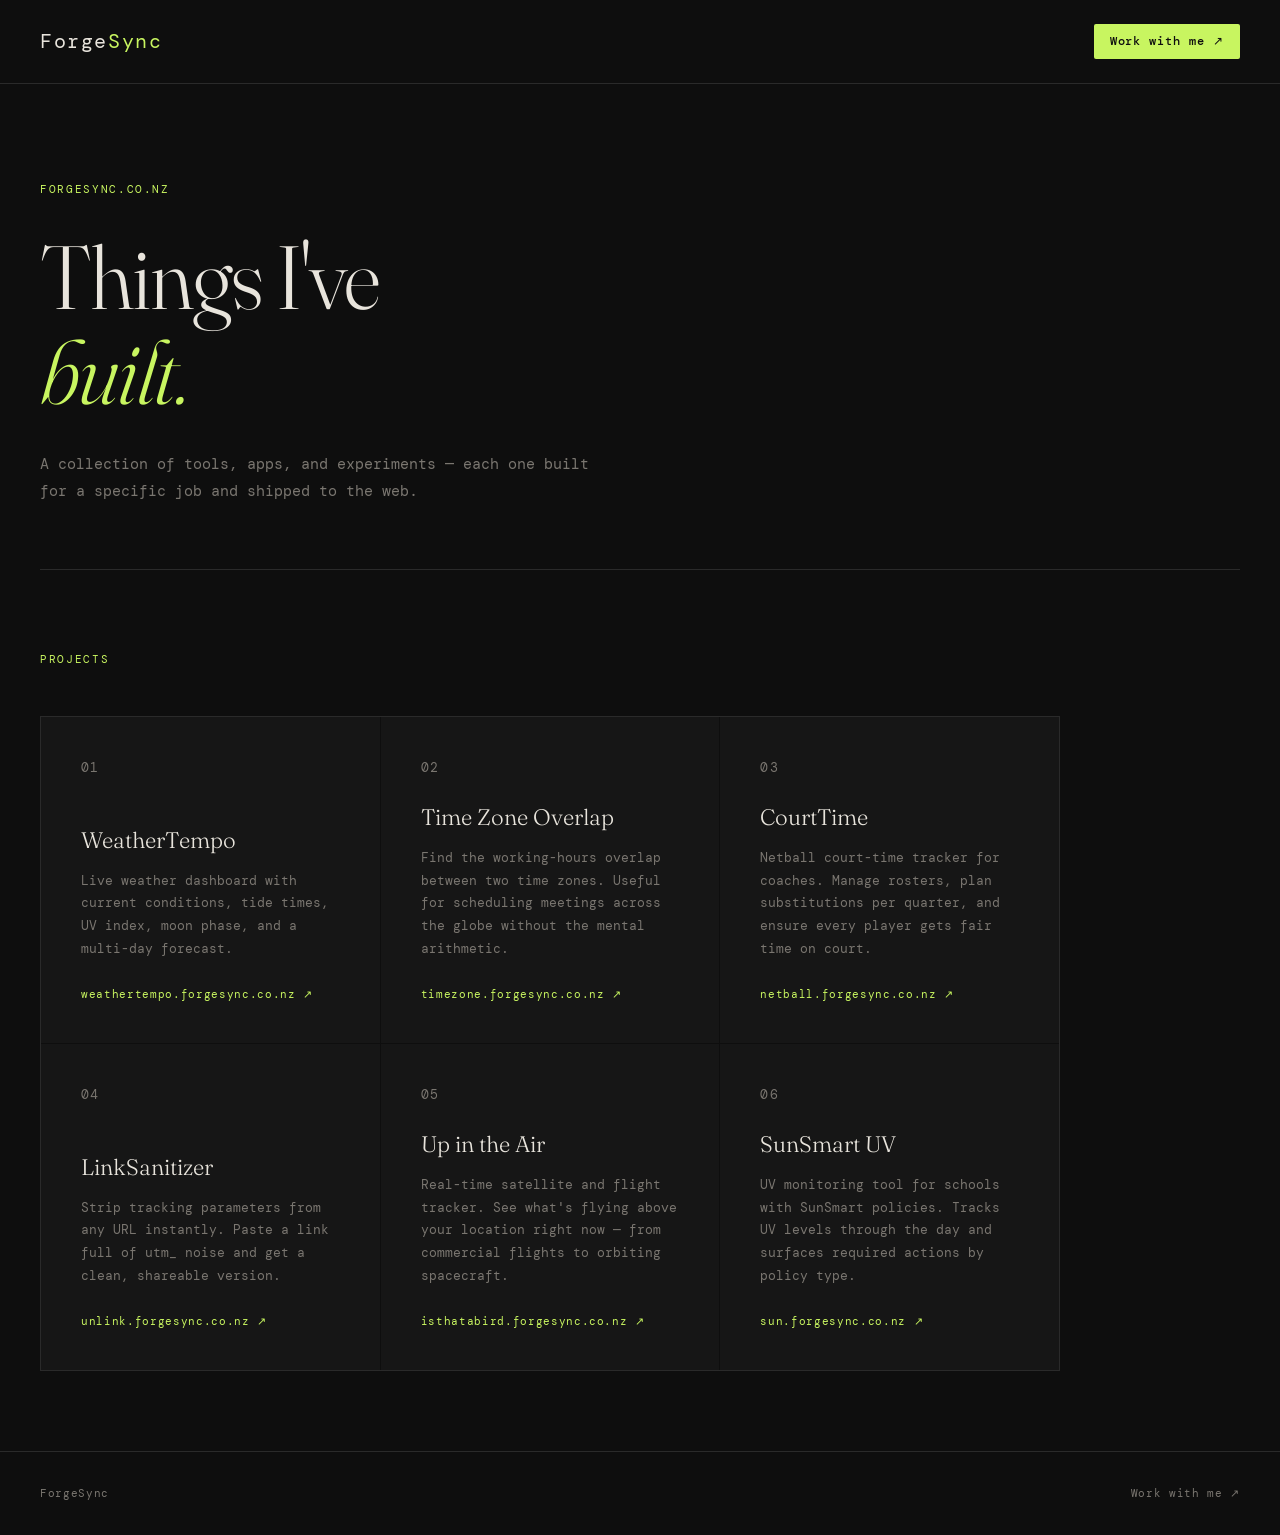
==== index.html @ b56ed973 "formating" ====
<!DOCTYPE html>
<html lang="en">
<head>
  <meta charset="UTF-8" />
  <meta name="viewport" content="width=device-width, initial-scale=1.0" />
  <title>Projects — ForgeSync</title>
  <meta name="description" content="A collection of tools, apps, and experiments built for the web." />
  <link rel="preconnect" href="https://fonts.googleapis.com" />
  <link rel="preconnect" href="https://fonts.gstatic.com" crossorigin />
  <link href="https://fonts.googleapis.com/css2?family=DM+Mono:ital,wght@0,300;0,400;0,500;1,400&family=Fraunces:ital,opsz,wght@0,9..144,300;0,9..144,700;1,9..144,300&display=swap" rel="stylesheet" />
  <style>
    *, *::before, *::after { box-sizing: border-box; margin: 0; padding: 0; }

    :root {
      --bg:         #0e0e0e;
      --surface:    #161616;
      --border:     #2a2a2a;
      --text:       #e8e4dc;
      --muted:      #7a7670;
      --accent:     #c8f560;
      --accent-dim: #9bba3f;
      --mono:       'DM Mono', monospace;
      --serif:      'Fraunces', serif;
    }

    html { scroll-behavior: smooth; }

    body {
      background: var(--bg);
      color: var(--text);
      font-family: var(--mono);
      font-size: 14px;
      line-height: 1.7;
      min-height: 100vh;
    }

    /* NAV */
    nav {
      display: flex;
      justify-content: space-between;
      align-items: center;
      padding: 1.5rem 2.5rem;
      border-bottom: 1px solid var(--border);
      position: sticky;
      top: 0;
      background: var(--bg);
      z-index: 100;
    }
    .nav-logo {
      font-family: var(--mono);
      font-size: 20px;
      letter-spacing: 0.08em;
      color: var(--text);
      text-decoration: none;
    }
    .nav-logo span { color: var(--accent); }
    nav a {
      color: var(--muted);
      text-decoration: none;
      font-size: 12px;
      letter-spacing: 0.06em;
      transition: color 0.2s;
    }
    nav a:hover { color: var(--text); }
    .nav-cta {
      color: var(--bg);
      background: var(--accent);
      padding: 0.45rem 1rem;
      border-radius: 2px;
      font-size: 12px;
      letter-spacing: 0.08em;
      font-weight: 500;
      transition: background 0.2s, color 0.2s;
    }
    .nav-cta:hover { background: var(--accent-dim); color: var(--bg); }

    /* HERO */
    .hero {
      padding: 6rem 2.5rem 4rem;
      max-width: 900px;
    }
    .hero-label {
      font-size: 11px;
      letter-spacing: 0.15em;
      color: var(--accent);
      text-transform: uppercase;
      margin-bottom: 2rem;
    }
    .hero h1 {
      font-family: var(--serif);
      font-size: clamp(3rem, 7vw, 6rem);
      font-weight: 300;
      line-height: 1.05;
      letter-spacing: -0.02em;
      color: var(--text);
      margin-bottom: 2rem;
    }
    .hero h1 em {
      font-style: italic;
      color: var(--accent);
    }
    .hero-body {
      font-size: 15px;
      color: var(--muted);
      max-width: 560px;
      line-height: 1.8;
    }

    /* DIVIDER */
    .divider {
      border: none;
      border-top: 1px solid var(--border);
      margin: 0 2.5rem;
    }

    /* PROJECTS SECTION */
    .section {
      padding: 5rem 2.5rem;
      max-width: 1100px;
    }
    .section-label {
      font-size: 11px;
      letter-spacing: 0.15em;
      color: var(--accent);
      text-transform: uppercase;
      margin-bottom: 3rem;
    }

    /* BORDER GRID */
    .projects-grid {
      display: grid;
      grid-template-columns: repeat(auto-fill, minmax(280px, 1fr));
      gap: 1px;
      border: 1px solid var(--border);
    }
    .project-card {
      padding: 2.5rem;
      background: var(--surface);
      transition: background 0.2s;
      display: flex;
      flex-direction: column;
    }
    .project-card:hover { background: #1c1c1c; }
    .project-num {
      font-size: 11px;
      color: var(--muted);
      letter-spacing: 0.1em;
      margin-bottom: 1.5rem;
    }
    .project-card h3 {
      font-family: var(--serif);
      font-weight: 300;
      font-size: 1.4rem;
      line-height: 1.2;
      margin-bottom: 1rem;
      color: var(--text);
    }
    .project-card p {
      font-size: 13px;
      color: var(--muted);
      line-height: 1.75;
      flex: 1;
    }
    .proof-link {
      display: inline-block;
      margin-top: 1.5rem;
      font-size: 11px;
      color: var(--accent);
      text-decoration: none;
      letter-spacing: 0.06em;
    }
    .proof-link:hover { text-decoration: underline; }

    /* FOOTER */
    footer {
      border-top: 1px solid var(--border);
      padding: 2rem 2.5rem;
      display: flex;
      justify-content: space-between;
      align-items: center;
      font-size: 11px;
      color: var(--muted);
      letter-spacing: 0.06em;
    }
    footer a { color: var(--muted); text-decoration: none; }
    footer a:hover { color: var(--text); }

    /* ANIMATIONS */
    @keyframes fadeUp {
      from { opacity: 0; transform: translateY(24px); }
      to   { opacity: 1; transform: translateY(0); }
    }
    .hero-label { animation: fadeUp 0.5s ease both; }
    .hero h1    { animation: fadeUp 0.6s ease 0.1s both; }
    .hero-body  { animation: fadeUp 0.6s ease 0.2s both; }

    /* RESPONSIVE */
    @media (max-width: 680px) {
      nav { padding: 1.25rem 1.5rem; }
      .hero { padding: 4rem 1.5rem 3rem; }
      .divider { margin: 0 1.5rem; }
      .section { padding: 3.5rem 1.5rem; }
      footer { padding: 1.5rem; }
    }
  </style>
</head>
<body>

  <nav>
    <a class="nav-logo" href="https://forgesync.co.nz">Forge<span>Sync</span></a>
    <a class="nav-cta" href="./work-with-me.html">Work with me ↗</a>
  </nav>

  <section class="hero">
    <p class="hero-label">forgesync.co.nz</p>
    <h1>Things I've<br><em>built.</em></h1>
    <p class="hero-body">
      A collection of tools, apps, and experiments — each one built for a specific job and shipped to the web.
    </p>
  </section>

  <hr class="divider" />

  <section class="section">
    <p class="section-label">Projects</p>
    <div class="projects-grid">

      <div class="project-card">
        <p class="project-num">01</p>
        <h3>WeatherTempo</h3>
        <p>Live weather dashboard with current conditions, tide times, UV index, moon phase, and a multi-day forecast.</p>
        <a class="proof-link" href="https://weathertempo.forgesync.co.nz/" target="_blank" rel="noopener noreferrer">weathertempo.forgesync.co.nz ↗</a>
      </div>

      <div class="project-card">
        <p class="project-num">02</p>
        <h3>Time Zone Overlap</h3>
        <p>Find the working-hours overlap between two time zones. Useful for scheduling meetings across the globe without the mental arithmetic.</p>
        <a class="proof-link" href="https://timezone.forgesync.co.nz/" target="_blank" rel="noopener noreferrer">timezone.forgesync.co.nz ↗</a>
      </div>

      <div class="project-card">
        <p class="project-num">03</p>
        <h3>CourtTime</h3>
        <p>Netball court-time tracker for coaches. Manage rosters, plan substitutions per quarter, and ensure every player gets fair time on court.</p>
        <a class="proof-link" href="https://netball.forgesync.co.nz/" target="_blank" rel="noopener noreferrer">netball.forgesync.co.nz ↗</a>
      </div>

      <div class="project-card">
        <p class="project-num">04</p>
        <h3>LinkSanitizer</h3>
        <p>Strip tracking parameters from any URL instantly. Paste a link full of utm_ noise and get a clean, shareable version.</p>
        <a class="proof-link" href="https://unlink.forgesync.co.nz/" target="_blank" rel="noopener noreferrer">unlink.forgesync.co.nz ↗</a>
      </div>

      <div class="project-card">
        <p class="project-num">05</p>
        <h3>Up in the Air</h3>
        <p>Real-time satellite and flight tracker. See what's flying above your location right now — from commercial flights to orbiting spacecraft.</p>
        <a class="proof-link" href="https://isthatabird.forgesync.co.nz/" target="_blank" rel="noopener noreferrer">isthatabird.forgesync.co.nz ↗</a>
      </div>

      <div class="project-card">
        <p class="project-num">06</p>
        <h3>SunSmart UV</h3>
        <p>UV monitoring tool for schools with SunSmart policies. Tracks UV levels through the day and surfaces required actions by policy type.</p>
        <a class="proof-link" href="https://sun.forgesync.co.nz/" target="_blank" rel="noopener noreferrer">sun.forgesync.co.nz ↗</a>
      </div>

    </div>
  </section>

  <footer>
    <span>ForgeSync</span>
    <a href="./work-with-me.html">Work with me ↗</a>
  </footer>

</body>
</html>
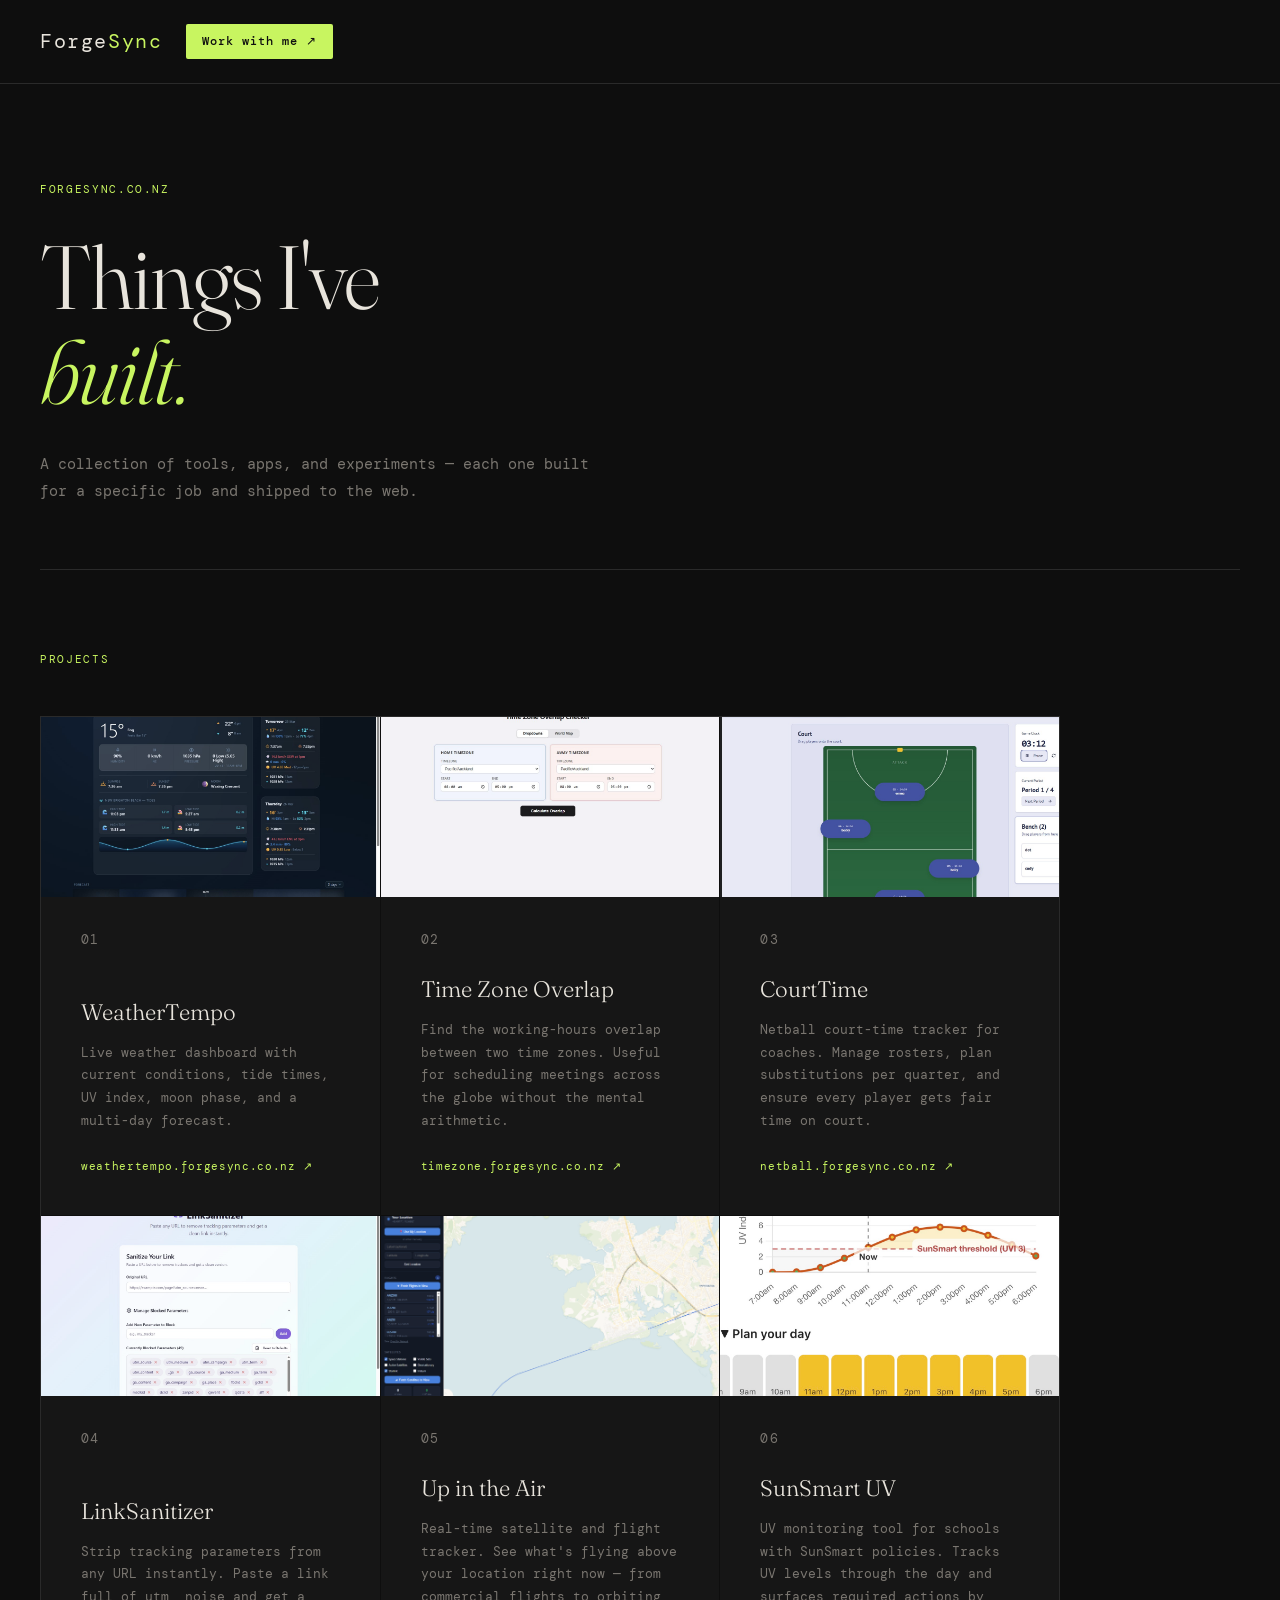
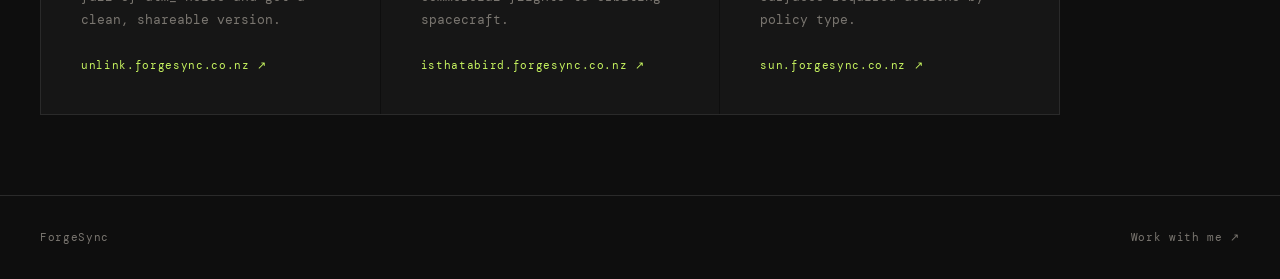
==== commit e8629b83: "thumbs" ====
--- a/index.html
+++ b/index.html
@@ -37,7 +37,6 @@
     /* NAV */
     nav {
       display: flex;
-      justify-content: space-between;
       align-items: center;
       padding: 1.5rem 2.5rem;
       border-bottom: 1px solid var(--border);
@@ -45,6 +44,11 @@
       top: 0;
       background: var(--bg);
       z-index: 100;
+    }
+    .nav-left {
+      display: flex;
+      align-items: center;
+      gap: 1.5rem;
     }
     .nav-logo {
       font-family: var(--mono);
@@ -170,6 +174,34 @@
       letter-spacing: 0.06em;
     }
     .proof-link:hover { text-decoration: underline; }
+    .project-thumb {
+      width: calc(100% + 5rem);
+      margin: -2.5rem -2.5rem 2rem;
+      height: 180px;
+      overflow: hidden;
+      flex-shrink: 0;
+    }
+    .project-thumb img {
+      width: 100%;
+      height: 100%;
+      object-fit: cover;
+      display: block;
+      filter: saturate(0.8);
+      transition: filter 0.3s;
+    }
+    .project-card:hover .project-thumb img { filter: saturate(1); }
+    .project-thumb-placeholder {
+      width: 100%;
+      height: 100%;
+      background: repeating-linear-gradient(
+        45deg,
+        var(--surface),
+        var(--surface) 8px,
+        var(--border) 8px,
+        var(--border) 9px
+      );
+      opacity: 0.5;
+    }
 
     /* FOOTER */
     footer {
@@ -207,8 +239,10 @@
 <body>
 
   <nav>
-    <a class="nav-logo" href="https://forgesync.co.nz">Forge<span>Sync</span></a>
-    <a class="nav-cta" href="./work-with-me.html">Work with me ↗</a>
+    <div class="nav-left">
+      <a class="nav-logo" href="https://forgesync.co.nz">Forge<span>Sync</span></a>
+      <a class="nav-cta" href="./work-with-me.html">Work with me ↗</a>
+    </div>
   </nav>
 
   <section class="hero">
@@ -226,6 +260,7 @@
     <div class="projects-grid">
 
       <div class="project-card">
+        <div class="project-thumb"><img src="./thumbnails/weathertempo.jpg" alt="WeatherTempo" /></div>
         <p class="project-num">01</p>
         <h3>WeatherTempo</h3>
         <p>Live weather dashboard with current conditions, tide times, UV index, moon phase, and a multi-day forecast.</p>
@@ -233,6 +268,7 @@
       </div>
 
       <div class="project-card">
+        <div class="project-thumb"><img src="./thumbnails/timezone.jpg" alt="Time Zone Overlap" /></div>
         <p class="project-num">02</p>
         <h3>Time Zone Overlap</h3>
         <p>Find the working-hours overlap between two time zones. Useful for scheduling meetings across the globe without the mental arithmetic.</p>
@@ -240,6 +276,7 @@
       </div>
 
       <div class="project-card">
+        <div class="project-thumb"><img src="./thumbnails/netball.jpg" alt="CourtTime" /></div>
         <p class="project-num">03</p>
         <h3>CourtTime</h3>
         <p>Netball court-time tracker for coaches. Manage rosters, plan substitutions per quarter, and ensure every player gets fair time on court.</p>
@@ -247,6 +284,7 @@
       </div>
 
       <div class="project-card">
+        <div class="project-thumb"><img src="./thumbnails/unlink.jpg" alt="LinkSanitizer" /></div>
         <p class="project-num">04</p>
         <h3>LinkSanitizer</h3>
         <p>Strip tracking parameters from any URL instantly. Paste a link full of utm_ noise and get a clean, shareable version.</p>
@@ -254,6 +292,7 @@
       </div>
 
       <div class="project-card">
+        <div class="project-thumb"><img src="./thumbnails/isthatabird.jpg" alt="Up in the Air" /></div>
         <p class="project-num">05</p>
         <h3>Up in the Air</h3>
         <p>Real-time satellite and flight tracker. See what's flying above your location right now — from commercial flights to orbiting spacecraft.</p>
@@ -261,6 +300,7 @@
       </div>
 
       <div class="project-card">
+        <div class="project-thumb"><img src="./thumbnails/sun.jpg" alt="SunSmart UV" /></div>
         <p class="project-num">06</p>
         <h3>SunSmart UV</h3>
         <p>UV monitoring tool for schools with SunSmart policies. Tracks UV levels through the day and surfaces required actions by policy type.</p>
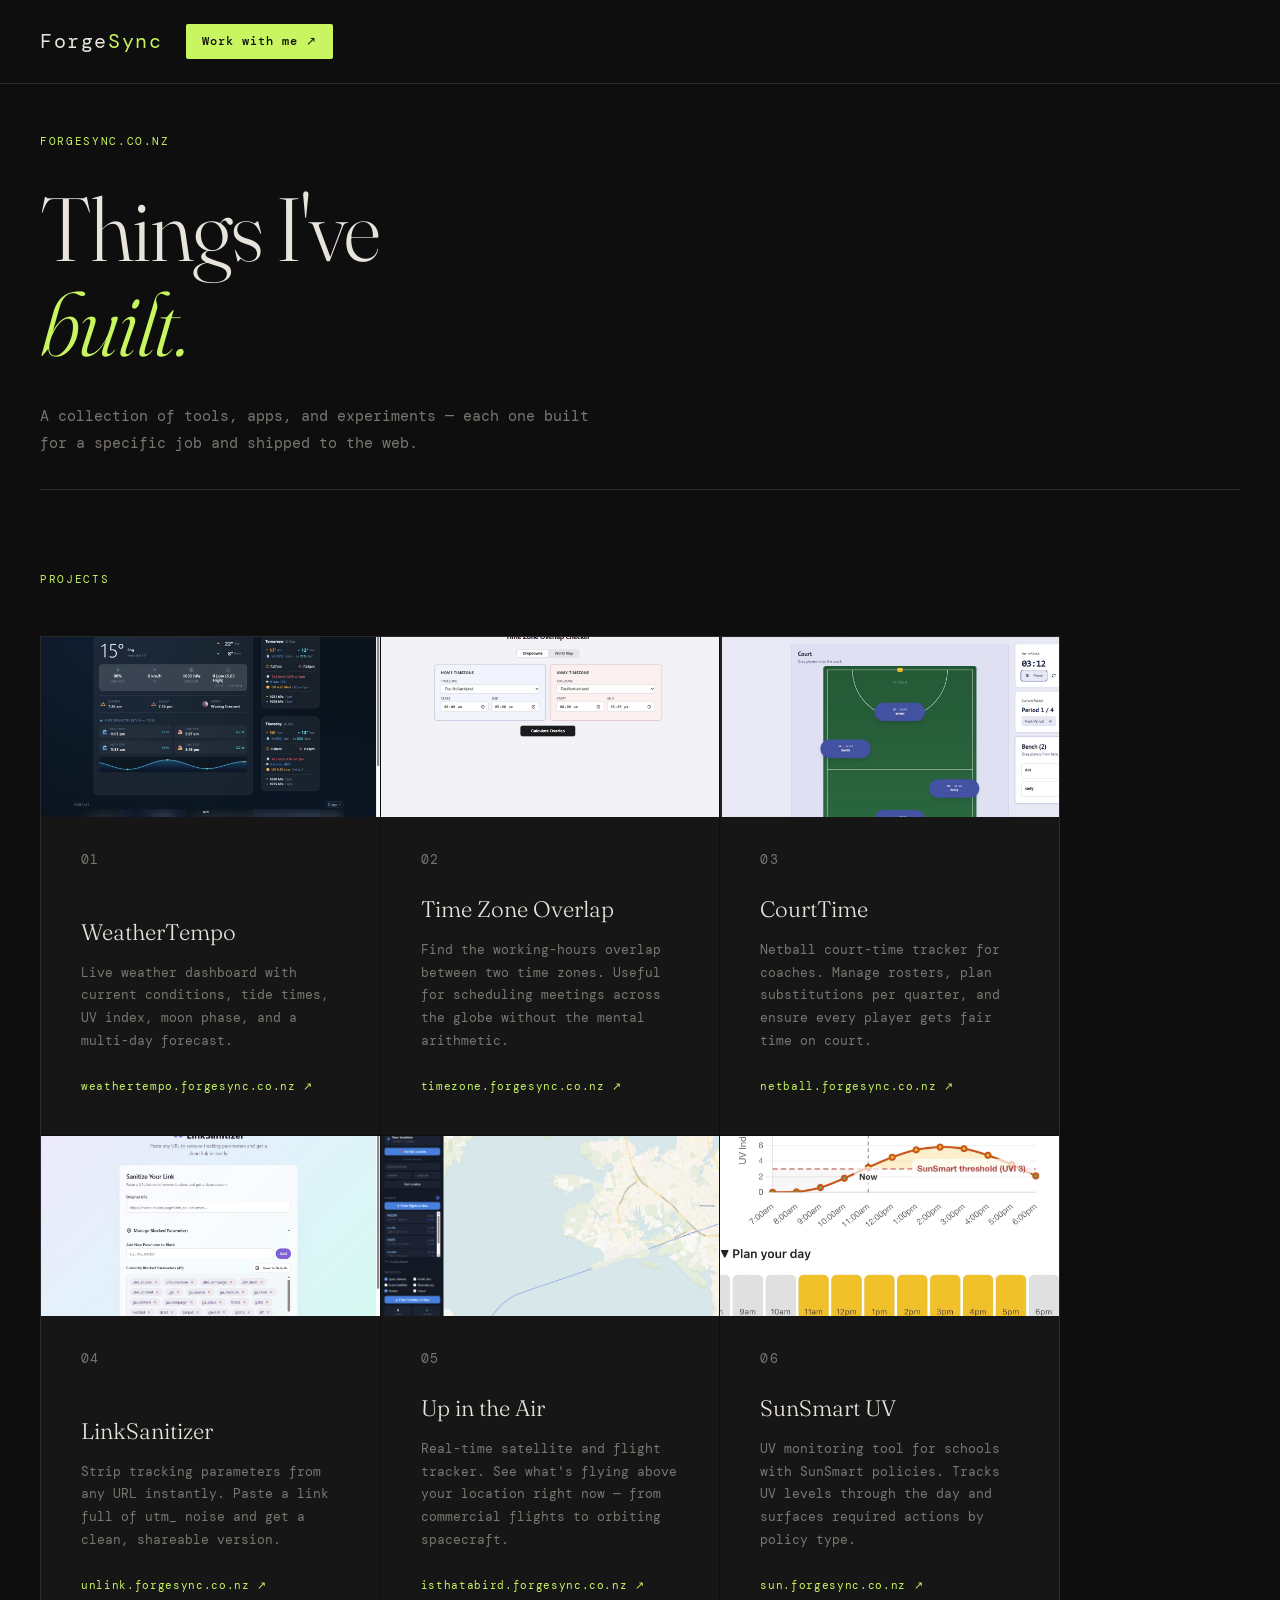
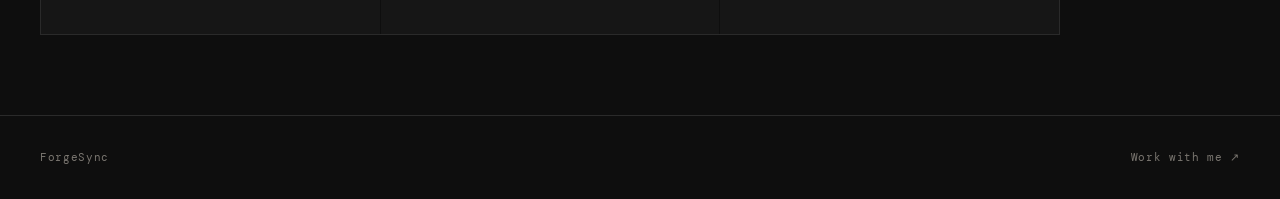
==== commit a16d1bae: "content" ====
--- a/index.html
+++ b/index.html
@@ -80,7 +80,7 @@
 
     /* HERO */
     .hero {
-      padding: 6rem 2.5rem 4rem;
+      padding: 3rem 2.5rem 2rem;
       max-width: 900px;
     }
     .hero-label {
@@ -229,7 +229,7 @@
     /* RESPONSIVE */
     @media (max-width: 680px) {
       nav { padding: 1.25rem 1.5rem; }
-      .hero { padding: 4rem 1.5rem 3rem; }
+      .hero { padding: 2rem 1.5rem 1.5rem; }
       .divider { margin: 0 1.5rem; }
       .section { padding: 3.5rem 1.5rem; }
       footer { padding: 1.5rem; }
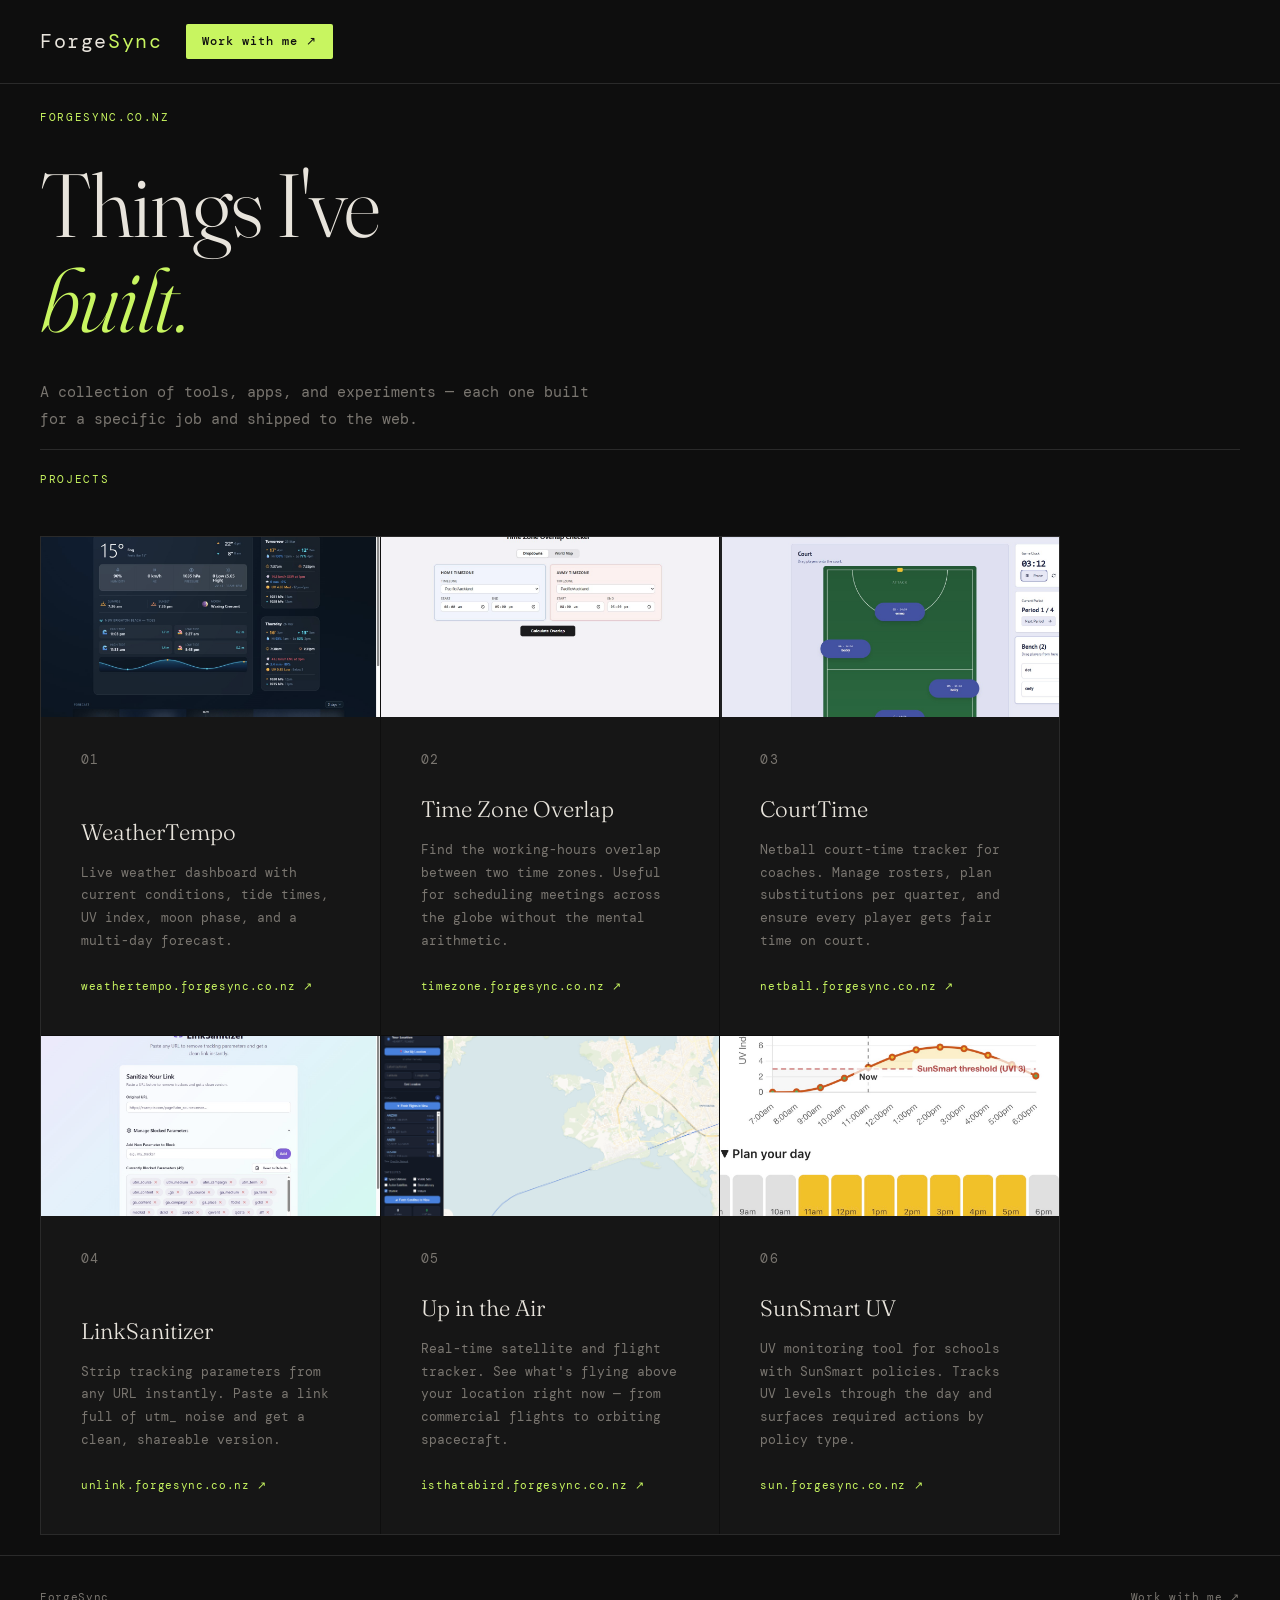
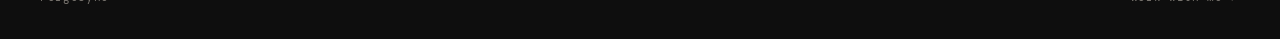
==== commit e2d8ac8a: "format changes" ====
--- a/index.html
+++ b/index.html
@@ -80,7 +80,7 @@
 
     /* HERO */
     .hero {
-      padding: 3rem 2.5rem 2rem;
+      padding: 1.5rem 2.5rem 1rem;
       max-width: 900px;
     }
     .hero-label {
@@ -119,7 +119,7 @@
 
     /* PROJECTS SECTION */
     .section {
-      padding: 5rem 2.5rem;
+      padding: 1.25rem 2.5rem;
       max-width: 1100px;
     }
     .section-label {
@@ -229,9 +229,9 @@
     /* RESPONSIVE */
     @media (max-width: 680px) {
       nav { padding: 1.25rem 1.5rem; }
-      .hero { padding: 2rem 1.5rem 1.5rem; }
+      .hero { padding: 1rem 1.5rem 0.75rem; }
       .divider { margin: 0 1.5rem; }
-      .section { padding: 3.5rem 1.5rem; }
+      .section { padding: 0.875rem 1.5rem; }
       footer { padding: 1.5rem; }
     }
   </style>
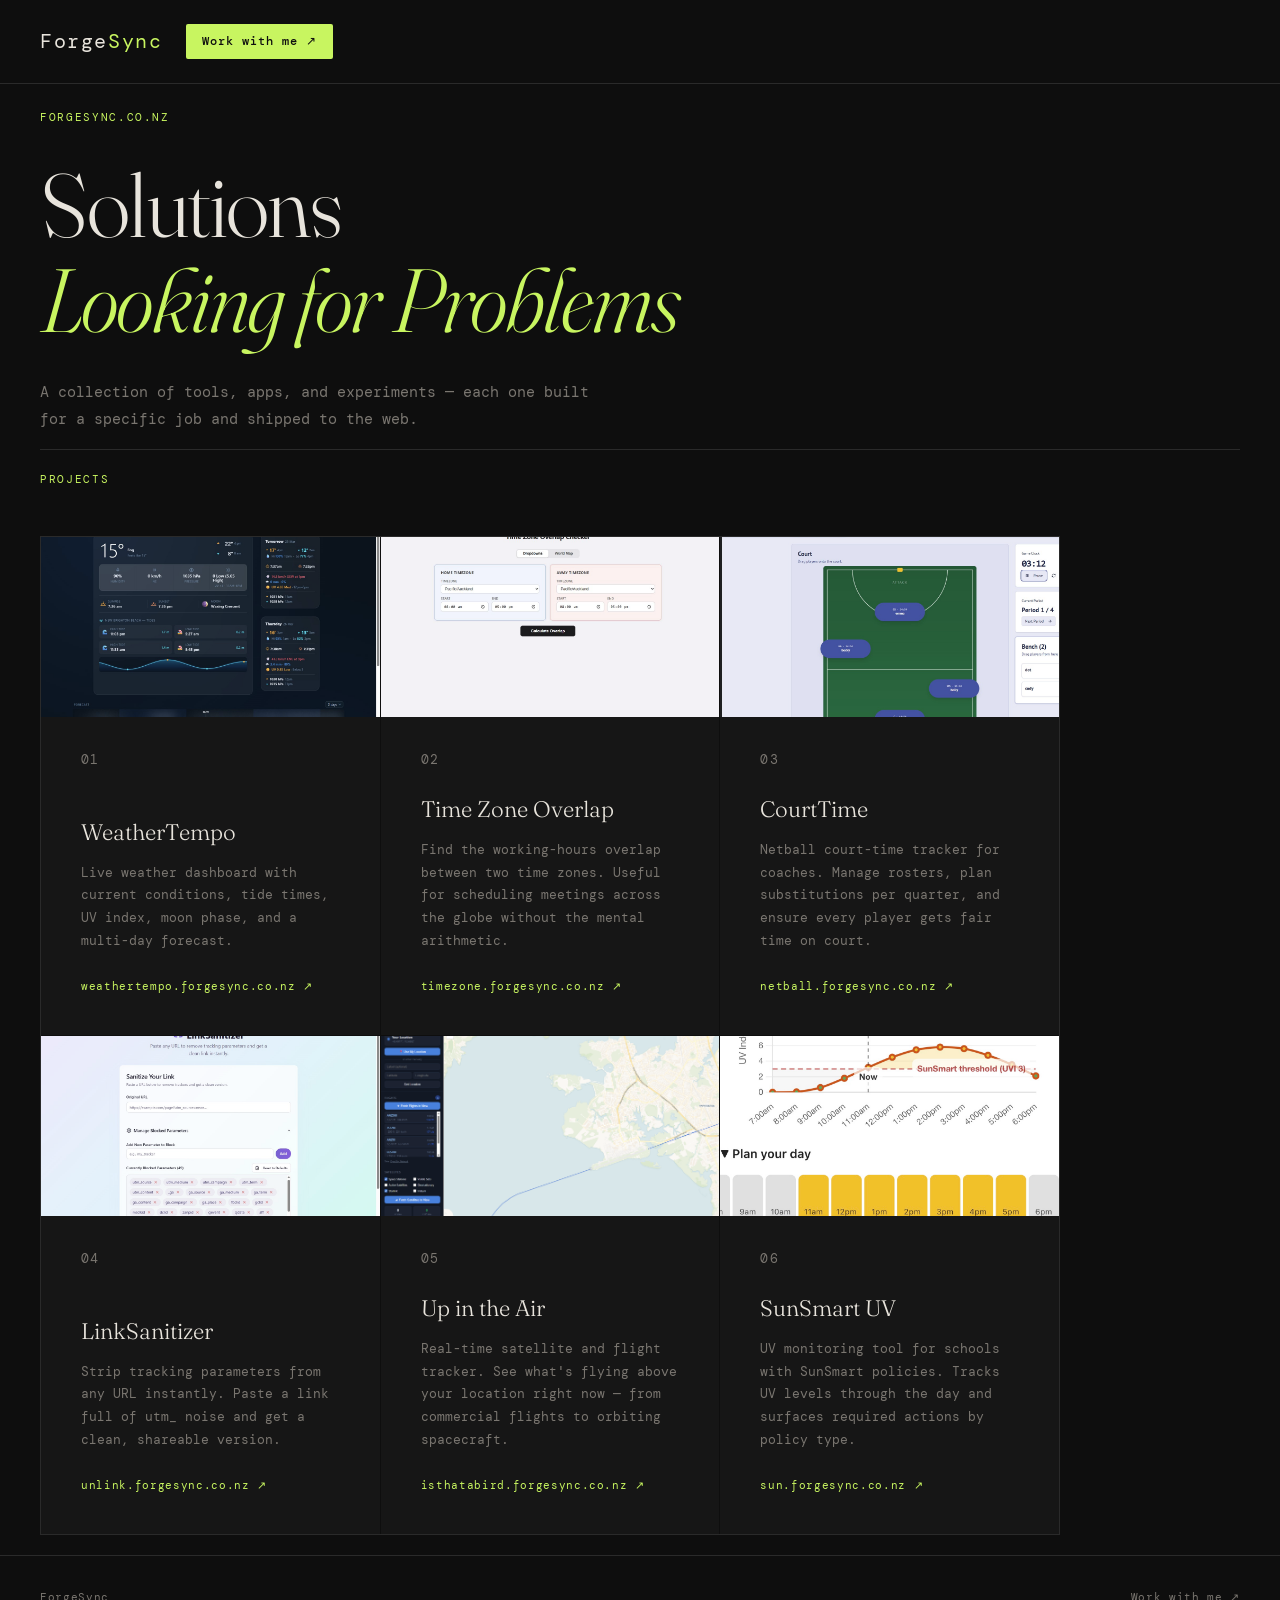
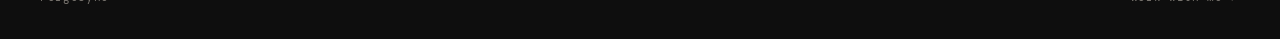
==== commit 653b6cbd: "update index.html" ====
--- a/index.html
+++ b/index.html
@@ -247,7 +247,7 @@
 
   <section class="hero">
     <p class="hero-label">forgesync.co.nz</p>
-    <h1>Things I've<br><em>built.</em></h1>
+    <h1>Solutions<br><em>Looking for Problems</em></h1>
     <p class="hero-body">
       A collection of tools, apps, and experiments — each one built for a specific job and shipped to the web.
     </p>
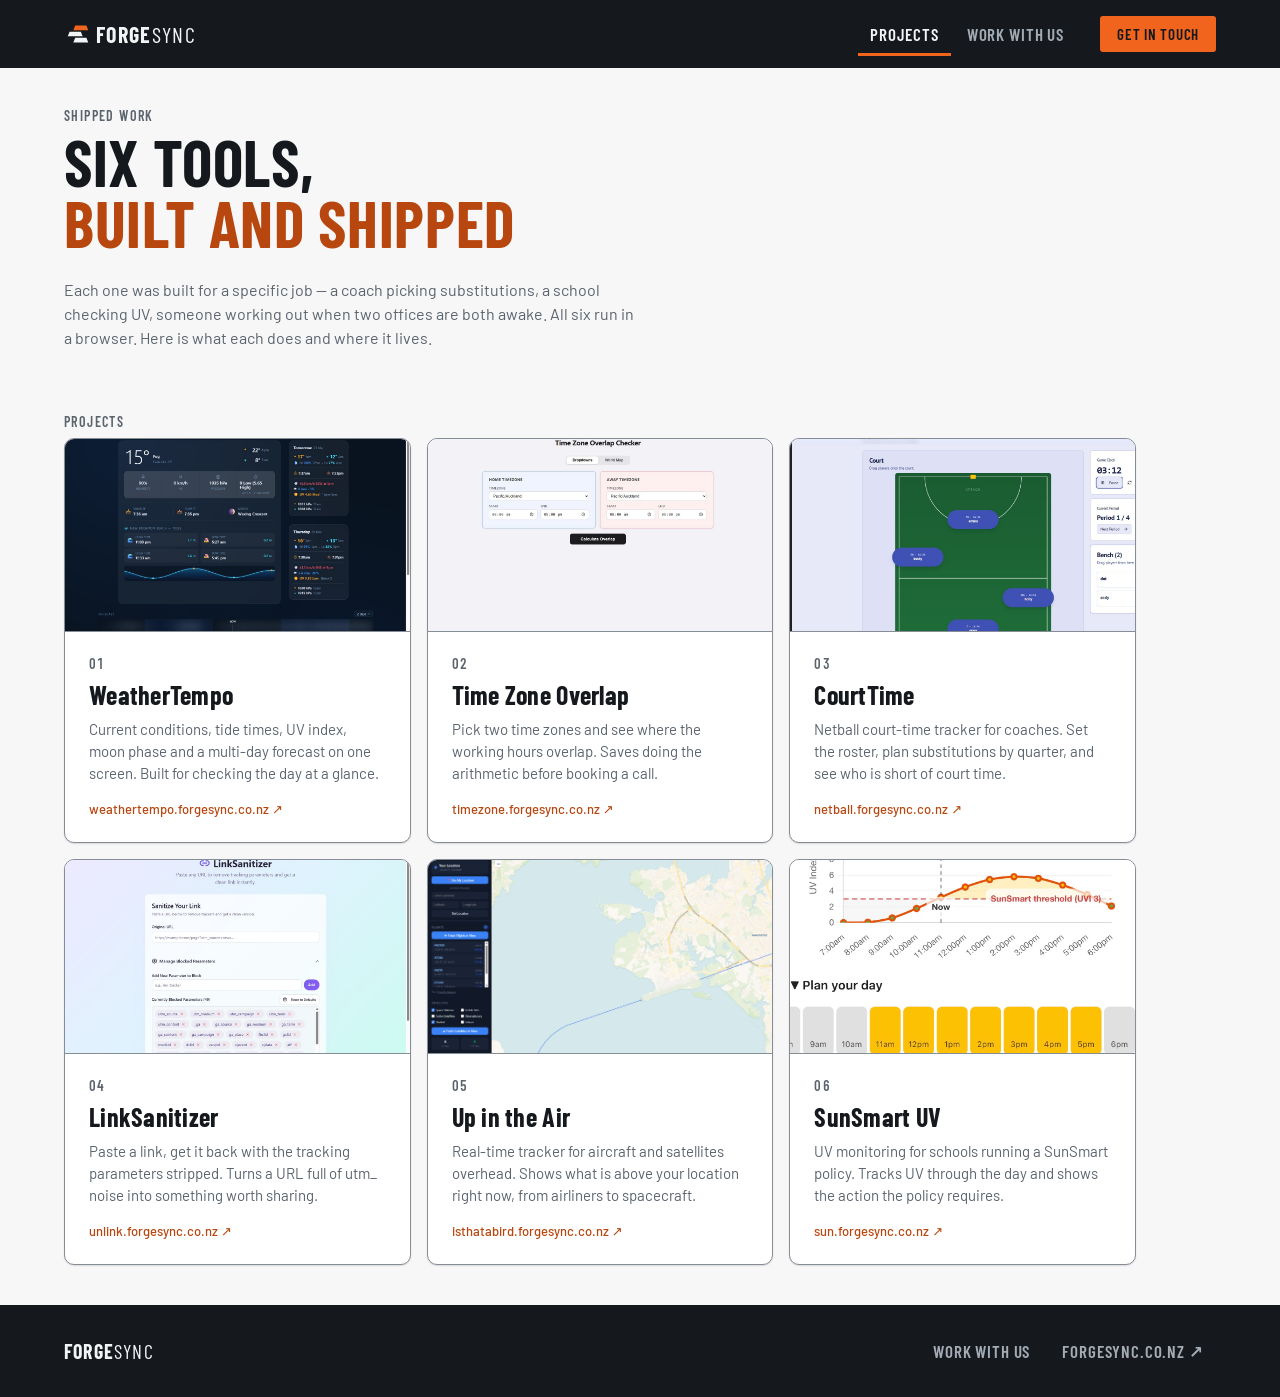
==== commit b4d50fe8: "Apply the ForgeSync design system to both pages Barlow Condensed over Barlow, near-square 3/6/10px r" ====
--- a/index.html
+++ b/index.html
@@ -4,316 +4,158 @@
   <meta charset="UTF-8" />
   <meta name="viewport" content="width=device-width, initial-scale=1.0" />
   <title>Projects — ForgeSync</title>
-  <meta name="description" content="A collection of tools, apps, and experiments built for the web." />
+  <meta name="description" content="Six web tools built and shipped by ForgeSync — weather, tides, UV, time zones, netball court time and flight tracking. Each one built for a specific job." />
+
+  <link rel="icon" href="./brand/forgesync-icon.svg" type="image/svg+xml" />
+  <meta name="theme-color" content="#15181C" media="(prefers-color-scheme: light)" />
+  <meta name="theme-color" content="#22272D" media="(prefers-color-scheme: dark)" />
+
   <link rel="preconnect" href="https://fonts.googleapis.com" />
   <link rel="preconnect" href="https://fonts.gstatic.com" crossorigin />
-  <link href="https://fonts.googleapis.com/css2?family=DM+Mono:ital,wght@0,300;0,400;0,500;1,400&family=Fraunces:ital,opsz,wght@0,9..144,300;0,9..144,700;1,9..144,300&display=swap" rel="stylesheet" />
+  <link href="https://fonts.googleapis.com/css2?family=Barlow+Condensed:wght@400;600;700&family=Barlow:wght@400;500;600&display=swap" rel="stylesheet" />
+  <link rel="stylesheet" href="./brand/forgesync.css" />
+
   <style>
-    *, *::before, *::after { box-sizing: border-box; margin: 0; padding: 0; }
+    /* Page layout — projects */
 
-    :root {
-      --bg:         #0e0e0e;
-      --surface:    #161616;
-      --border:     #2a2a2a;
-      --text:       #e8e4dc;
-      --muted:      #7a7670;
-      --accent:     #c8f560;
-      --accent-dim: #9bba3f;
-      --mono:       'DM Mono', monospace;
-      --serif:      'Fraunces', serif;
-    }
-
-    html { scroll-behavior: smooth; }
-
-    body {
-      background: var(--bg);
-      color: var(--text);
-      font-family: var(--mono);
-      font-size: 14px;
-      line-height: 1.7;
-      min-height: 100vh;
-    }
-
-    /* NAV */
-    nav {
-      display: flex;
-      align-items: center;
-      padding: 1.5rem 2.5rem;
-      border-bottom: 1px solid var(--border);
-      position: sticky;
-      top: 0;
-      background: var(--bg);
-      z-index: 100;
-    }
-    .nav-left {
-      display: flex;
-      align-items: center;
-      gap: 1.5rem;
-    }
-    .nav-logo {
-      font-family: var(--mono);
-      font-size: 20px;
-      letter-spacing: 0.08em;
-      color: var(--text);
-      text-decoration: none;
-    }
-    .nav-logo span { color: var(--accent); }
-    nav a {
-      color: var(--muted);
-      text-decoration: none;
-      font-size: 12px;
-      letter-spacing: 0.06em;
-      transition: color 0.2s;
-    }
-    nav a:hover { color: var(--text); }
-    .nav-cta {
-      color: var(--bg);
-      background: var(--accent);
-      padding: 0.45rem 1rem;
-      border-radius: 2px;
-      font-size: 12px;
-      letter-spacing: 0.08em;
-      font-weight: 500;
-      transition: background 0.2s, color 0.2s;
-    }
-    .nav-cta:hover { background: var(--accent-dim); color: var(--bg); }
-
-    /* HERO */
-    .hero {
-      padding: 1.5rem 2.5rem 1rem;
-      max-width: 900px;
-    }
-    .hero-label {
-      font-size: 11px;
-      letter-spacing: 0.15em;
-      color: var(--accent);
-      text-transform: uppercase;
-      margin-bottom: 2rem;
-    }
-    .hero h1 {
-      font-family: var(--serif);
-      font-size: clamp(3rem, 7vw, 6rem);
-      font-weight: 300;
-      line-height: 1.05;
-      letter-spacing: -0.02em;
-      color: var(--text);
-      margin-bottom: 2rem;
-    }
-    .hero h1 em {
-      font-style: italic;
-      color: var(--accent);
-    }
-    .hero-body {
-      font-size: 15px;
-      color: var(--muted);
-      max-width: 560px;
-      line-height: 1.8;
-    }
-
-    /* DIVIDER */
-    .divider {
-      border: none;
-      border-top: 1px solid var(--border);
-      margin: 0 2.5rem;
-    }
-
-    /* PROJECTS SECTION */
-    .section {
-      padding: 1.25rem 2.5rem;
-      max-width: 1100px;
-    }
-    .section-label {
-      font-size: 11px;
-      letter-spacing: 0.15em;
-      color: var(--accent);
-      text-transform: uppercase;
-      margin-bottom: 3rem;
-    }
-
-    /* BORDER GRID */
     .projects-grid {
       display: grid;
       grid-template-columns: repeat(auto-fill, minmax(280px, 1fr));
-      gap: 1px;
-      border: 1px solid var(--border);
-    }
-    .project-card {
-      padding: 2.5rem;
-      background: var(--surface);
-      transition: background 0.2s;
-      display: flex;
-      flex-direction: column;
-    }
-    .project-card:hover { background: #1c1c1c; }
-    .project-num {
-      font-size: 11px;
-      color: var(--muted);
-      letter-spacing: 0.1em;
-      margin-bottom: 1.5rem;
-    }
-    .project-card h3 {
-      font-family: var(--serif);
-      font-weight: 300;
-      font-size: 1.4rem;
-      line-height: 1.2;
-      margin-bottom: 1rem;
-      color: var(--text);
-    }
-    .project-card p {
-      font-size: 13px;
-      color: var(--muted);
-      line-height: 1.75;
-      flex: 1;
-    }
-    .proof-link {
-      display: inline-block;
-      margin-top: 1.5rem;
-      font-size: 11px;
-      color: var(--accent);
-      text-decoration: none;
-      letter-spacing: 0.06em;
-    }
-    .proof-link:hover { text-decoration: underline; }
-    .project-thumb {
-      width: calc(100% + 5rem);
-      margin: -2.5rem -2.5rem 2rem;
-      height: 180px;
-      overflow: hidden;
-      flex-shrink: 0;
-    }
-    .project-thumb img {
-      width: 100%;
-      height: 100%;
-      object-fit: cover;
-      display: block;
-      filter: saturate(0.8);
-      transition: filter 0.3s;
-    }
-    .project-card:hover .project-thumb img { filter: saturate(1); }
-    .project-thumb-placeholder {
-      width: 100%;
-      height: 100%;
-      background: repeating-linear-gradient(
-        45deg,
-        var(--surface),
-        var(--surface) 8px,
-        var(--border) 8px,
-        var(--border) 9px
-      );
-      opacity: 0.5;
+      gap: var(--space-4);
     }
 
-    /* FOOTER */
-    footer {
-      border-top: 1px solid var(--border);
-      padding: 2rem 2.5rem;
-      display: flex;
-      justify-content: space-between;
-      align-items: center;
-      font-size: 11px;
-      color: var(--muted);
-      letter-spacing: 0.06em;
+    .project-card {
+      display: flex; flex-direction: column;
+      overflow: hidden;
+      text-decoration: none;
+      color: inherit;
     }
-    footer a { color: var(--muted); text-decoration: none; }
-    footer a:hover { color: var(--text); }
-
-    /* ANIMATIONS */
-    @keyframes fadeUp {
-      from { opacity: 0; transform: translateY(24px); }
-      to   { opacity: 1; transform: translateY(0); }
+    .project-thumb {
+      margin: calc(var(--space-6) * -1) calc(var(--space-6) * -1) var(--space-6);
+      aspect-ratio: 16 / 9;
+      overflow: hidden;
+      background: var(--surface-sunken);
+      border-bottom: 1px solid var(--line-strong);
     }
-    .hero-label { animation: fadeUp 0.5s ease both; }
-    .hero h1    { animation: fadeUp 0.6s ease 0.1s both; }
-    .hero-body  { animation: fadeUp 0.6s ease 0.2s both; }
-
-    /* RESPONSIVE */
-    @media (max-width: 680px) {
-      nav { padding: 1.25rem 1.5rem; }
-      .hero { padding: 1rem 1.5rem 0.75rem; }
-      .divider { margin: 0 1.5rem; }
-      .section { padding: 0.875rem 1.5rem; }
-      footer { padding: 1.5rem; }
+    .project-thumb img { width: 100%; height: 100%; object-fit: cover; display: block; }
+    .project-card .fs-card-body { flex: 1; }
+    .project-link {
+      margin-top: var(--space-4);
+      font-size: 13px; line-height: 18px; font-weight: 500;
+      color: var(--ember-text);
+      word-break: break-word;
     }
+    .project-card:hover .project-link { text-decoration: underline; }
   </style>
 </head>
 <body>
 
-  <nav>
-    <div class="nav-left">
-      <a class="nav-logo" href="https://forgesync.co.nz">Forge<span>Sync</span></a>
-      <a class="nav-cta" href="./work-with-me.html">Work with me ↗</a>
+  <div id="top-sentinel" aria-hidden="true"></div>
+
+  <header class="fs-header">
+    <a class="fs-header-home" href="https://forgesync.co.nz">
+      <span class="fs-logo fs-logo-on-dark">
+        <img class="fs-mark" src="./brand/forgesync-mark-on-dark.svg" width="28" height="28" alt="" />
+        <span class="fs-wordmark" style="font-size: 22px;"><span class="fs-forge">Forge</span><span class="fs-sync">Sync</span></span>
+      </span>
+    </a>
+    <nav aria-label="Main">
+      <ul class="fs-nav">
+        <li><a class="fs-nav-link" href="./index.html" aria-current="page">Projects</a></li>
+        <li><a class="fs-nav-link" href="./work-with-me.html">Work with us</a></li>
+      </ul>
+    </nav>
+    <div class="fs-header-end">
+      <a class="fs-btn fs-btn-sm fs-btn-primary" href="mailto:contact@forgesync.co.nz">Get in touch</a>
     </div>
-  </nav>
+  </header>
 
-  <section class="hero">
-    <p class="hero-label">forgesync.co.nz</p>
-    <h1>Solutions<br><em>Looking for Problems</em></h1>
-    <p class="hero-body">
-      A collection of tools, apps, and experiments — each one built for a specific job and shipped to the web.
-    </p>
-  </section>
+  <main>
+    <section class="hero">
+      <p class="fs-eyebrow">Shipped work</p>
+      <h1>Six tools,<br /><em>built and shipped</em></h1>
+      <p class="hero-body">
+        Each one was built for a specific job — a coach picking substitutions, a school checking UV, someone working out when two offices are both awake. All six run in a browser. Here is what each does and where it lives.
+      </p>
+    </section>
 
-  <hr class="divider" />
+    <section class="section" aria-labelledby="projects-heading">
+      <h2 class="fs-eyebrow" id="projects-heading">Projects</h2>
+      <div class="projects-grid">
 
-  <section class="section">
-    <p class="section-label">Projects</p>
-    <div class="projects-grid">
+        <a class="fs-card fs-card-interactive project-card" href="https://weathertempo.forgesync.co.nz/" target="_blank" rel="noopener noreferrer">
+          <div class="project-thumb"><img src="./thumbnails/weathertempo.jpg" alt="" /></div>
+          <p class="fs-eyebrow" aria-hidden="true">01</p>
+          <h3 class="fs-card-title">WeatherTempo</h3>
+          <p class="fs-card-body">Current conditions, tide times, UV index, moon phase and a multi-day forecast on one screen. Built for checking the day at a glance.</p>
+          <span class="project-link">weathertempo.forgesync.co.nz ↗</span>
+        </a>
 
-      <div class="project-card">
-        <div class="project-thumb"><img src="./thumbnails/weathertempo.jpg" alt="WeatherTempo" /></div>
-        <p class="project-num">01</p>
-        <h3>WeatherTempo</h3>
-        <p>Live weather dashboard with current conditions, tide times, UV index, moon phase, and a multi-day forecast.</p>
-        <a class="proof-link" href="https://weathertempo.forgesync.co.nz/" target="_blank" rel="noopener noreferrer">weathertempo.forgesync.co.nz ↗</a>
+        <a class="fs-card fs-card-interactive project-card" href="https://timezone.forgesync.co.nz/" target="_blank" rel="noopener noreferrer">
+          <div class="project-thumb"><img src="./thumbnails/timezone.jpg" alt="" /></div>
+          <p class="fs-eyebrow" aria-hidden="true">02</p>
+          <h3 class="fs-card-title">Time Zone Overlap</h3>
+          <p class="fs-card-body">Pick two time zones and see where the working hours overlap. Saves doing the arithmetic before booking a call.</p>
+          <span class="project-link">timezone.forgesync.co.nz ↗</span>
+        </a>
+
+        <a class="fs-card fs-card-interactive project-card" href="https://netball.forgesync.co.nz/" target="_blank" rel="noopener noreferrer">
+          <div class="project-thumb"><img src="./thumbnails/netball.jpg" alt="" /></div>
+          <p class="fs-eyebrow" aria-hidden="true">03</p>
+          <h3 class="fs-card-title">CourtTime</h3>
+          <p class="fs-card-body">Netball court-time tracker for coaches. Set the roster, plan substitutions by quarter, and see who is short of court time.</p>
+          <span class="project-link">netball.forgesync.co.nz ↗</span>
+        </a>
+
+        <a class="fs-card fs-card-interactive project-card" href="https://unlink.forgesync.co.nz/" target="_blank" rel="noopener noreferrer">
+          <div class="project-thumb"><img src="./thumbnails/unlink.jpg" alt="" /></div>
+          <p class="fs-eyebrow" aria-hidden="true">04</p>
+          <h3 class="fs-card-title">LinkSanitizer</h3>
+          <p class="fs-card-body">Paste a link, get it back with the tracking parameters stripped. Turns a URL full of utm_ noise into something worth sharing.</p>
+          <span class="project-link">unlink.forgesync.co.nz ↗</span>
+        </a>
+
+        <a class="fs-card fs-card-interactive project-card" href="https://isthatabird.forgesync.co.nz/" target="_blank" rel="noopener noreferrer">
+          <div class="project-thumb"><img src="./thumbnails/isthatabird.jpg" alt="" /></div>
+          <p class="fs-eyebrow" aria-hidden="true">05</p>
+          <h3 class="fs-card-title">Up in the Air</h3>
+          <p class="fs-card-body">Real-time tracker for aircraft and satellites overhead. Shows what is above your location right now, from airliners to spacecraft.</p>
+          <span class="project-link">isthatabird.forgesync.co.nz ↗</span>
+        </a>
+
+        <a class="fs-card fs-card-interactive project-card" href="https://sun.forgesync.co.nz/" target="_blank" rel="noopener noreferrer">
+          <div class="project-thumb"><img src="./thumbnails/sun.jpg" alt="" /></div>
+          <p class="fs-eyebrow" aria-hidden="true">06</p>
+          <h3 class="fs-card-title">SunSmart UV</h3>
+          <p class="fs-card-body">UV monitoring for schools running a SunSmart policy. Tracks UV through the day and shows the action the policy requires.</p>
+          <span class="project-link">sun.forgesync.co.nz ↗</span>
+        </a>
+
       </div>
+    </section>
+  </main>
 
-      <div class="project-card">
-        <div class="project-thumb"><img src="./thumbnails/timezone.jpg" alt="Time Zone Overlap" /></div>
-        <p class="project-num">02</p>
-        <h3>Time Zone Overlap</h3>
-        <p>Find the working-hours overlap between two time zones. Useful for scheduling meetings across the globe without the mental arithmetic.</p>
-        <a class="proof-link" href="https://timezone.forgesync.co.nz/" target="_blank" rel="noopener noreferrer">timezone.forgesync.co.nz ↗</a>
-      </div>
+  <footer class="site-footer">
+    <span class="fs-logo fs-logo-on-dark">
+      <span class="fs-wordmark" style="font-size: 20px;"><span class="fs-forge">Forge</span><span class="fs-sync">Sync</span></span>
+    </span>
+    <div class="footer-links">
+      <a href="./work-with-me.html">Work with us</a>
+      <a href="https://forgesync.co.nz">forgesync.co.nz ↗</a>
+    </div>
+  </footer>
 
-      <div class="project-card">
-        <div class="project-thumb"><img src="./thumbnails/netball.jpg" alt="CourtTime" /></div>
-        <p class="project-num">03</p>
-        <h3>CourtTime</h3>
-        <p>Netball court-time tracker for coaches. Manage rosters, plan substitutions per quarter, and ensure every player gets fair time on court.</p>
-        <a class="proof-link" href="https://netball.forgesync.co.nz/" target="_blank" rel="noopener noreferrer">netball.forgesync.co.nz ↗</a>
-      </div>
-
-      <div class="project-card">
-        <div class="project-thumb"><img src="./thumbnails/unlink.jpg" alt="LinkSanitizer" /></div>
-        <p class="project-num">04</p>
-        <h3>LinkSanitizer</h3>
-        <p>Strip tracking parameters from any URL instantly. Paste a link full of utm_ noise and get a clean, shareable version.</p>
-        <a class="proof-link" href="https://unlink.forgesync.co.nz/" target="_blank" rel="noopener noreferrer">unlink.forgesync.co.nz ↗</a>
-      </div>
-
-      <div class="project-card">
-        <div class="project-thumb"><img src="./thumbnails/isthatabird.jpg" alt="Up in the Air" /></div>
-        <p class="project-num">05</p>
-        <h3>Up in the Air</h3>
-        <p>Real-time satellite and flight tracker. See what's flying above your location right now — from commercial flights to orbiting spacecraft.</p>
-        <a class="proof-link" href="https://isthatabird.forgesync.co.nz/" target="_blank" rel="noopener noreferrer">isthatabird.forgesync.co.nz ↗</a>
-      </div>
-
-      <div class="project-card">
-        <div class="project-thumb"><img src="./thumbnails/sun.jpg" alt="SunSmart UV" /></div>
-        <p class="project-num">06</p>
-        <h3>SunSmart UV</h3>
-        <p>UV monitoring tool for schools with SunSmart policies. Tracks UV levels through the day and surfaces required actions by policy type.</p>
-        <a class="proof-link" href="https://sun.forgesync.co.nz/" target="_blank" rel="noopener noreferrer">sun.forgesync.co.nz ↗</a>
-      </div>
-
-    </div>
-  </section>
-
-  <footer>
-    <span>ForgeSync</span>
-    <a href="./work-with-me.html">Work with me ↗</a>
-  </footer>
+  <script>
+    // shadow-md on the sticky header once scrolled, per the elevation rules.
+    (function () {
+      var sentinel = document.getElementById('top-sentinel');
+      var header = document.querySelector('.fs-header');
+      if (!sentinel || !header || !('IntersectionObserver' in window)) return;
+      new IntersectionObserver(function (entries) {
+        header.classList.toggle('is-scrolled', !entries[0].isIntersecting);
+      }).observe(sentinel);
+    })();
+  </script>
 
 </body>
 </html>
--- a/brand/forgesync.css
+++ b/brand/forgesync.css
@@ -0,0 +1,378 @@
+/* ==========================================================================
+   ForgeSync design system
+   Tokens from project/tokens.json (v1); components are the subset of
+   project/components/bundle.css this site uses, with the `fs-` class names
+   kept so the React bundle can be swapped in later.
+
+   Load the typefaces alongside this file:
+   <link href="https://fonts.googleapis.com/css2?family=Barlow+Condensed:wght@400;600;700&family=Barlow:wght@400;500;600&display=swap" rel="stylesheet" />
+
+   Three things here are site-level additions rather than system tokens; each
+   is commented where it appears:
+     --line-strong         a card edge that clears 3:1 (the system's `line` is
+                           documented as decorative, never a control boundary)
+     --shadow-focus-panel  a focus ring whose gap matches a `panel` ground
+     the current-page bar  drawn with ::after, not box-shadow
+   ========================================================================== */
+
+:root {
+  color-scheme: light dark;
+
+  /* Colour — Light theme */
+  --surface:        #F7F7F8;  /* page ground (Snow) */
+  --surface-raised: #FFFFFF;  /* cards, panels and inputs on surface */
+  --surface-sunken: #ECEEF0;  /* Mist: wells, quiet panels */
+  --panel:          #15181C;  /* dark bands: site header, footer */
+  --ink:            #15181C;  /* primary text */
+  --ink-muted:      #5B636D;  /* Slate: secondary text, captions, labels */
+  --line:           #DADDE1;  /* hairline dividers — decorative only */
+  --ember-text:     #B8460F;  /* links, primary buttons, accent text */
+  --on-accent:      #FFFFFF;  /* text on an ember-text fill */
+  --danger:         #B3261E;
+
+  /* The system's `line` is explicitly "decorative only, never the sole
+     boundary of a control". The project cards are links, so their edge IS a
+     control boundary and needs 3:1 (WCAG 1.4.11); `line` measures 1.2:1 here.
+     Used only on interactive cards, so quiet dividers keep the house hairline. */
+  --line-strong:    #868D95;  /* 3.14:1 on surface */
+
+  /* Colour — the same in every theme */
+  --steel:          #15181C;  /* the icon tile behind the mark */
+  --snow:           #F2F4F6;  /* the mark's lower bars on steel or panel */
+  --ember:          #F0641E;  /* the top ingot; accents on dark grounds */
+  --spark:          #FFB238;  /* one hot highlight per view */
+  --on-panel:       #F2F4F6;
+  --on-panel-muted: #A3ABB5;
+
+  /* Type */
+  --font-display: "Barlow Condensed", "Arial Narrow", system-ui, sans-serif;
+  --font-sans:    "Barlow", system-ui, sans-serif;
+
+  /* Spacing */
+  --space-1:  4px;
+  --space-2:  8px;
+  --space-4:  16px;
+  --space-6:  24px;
+  --space-10: 40px;
+  --space-16: 64px;
+
+  /* Radius — near-square, like cut stock */
+  --radius-sm:   3px;
+  --radius-md:   6px;
+  --radius-lg:   10px;
+  --radius-icon: 22%;
+
+  /* Elevation — Light. Crisp and low, tinted steel rather than black. */
+  --shadow-sm:    0 1px 2px rgba(21,24,28,0.08), 0 1px 1px rgba(21,24,28,0.06);
+  --shadow-md:    0 4px 10px -2px rgba(21,24,28,0.12), 0 2px 4px -2px rgba(21,24,28,0.08);
+  --shadow-lg:    0 12px 24px -6px rgba(21,24,28,0.18), 0 4px 8px -4px rgba(21,24,28,0.10);
+  --shadow-inset: inset 0 1px 2px rgba(21,24,28,0.08);
+  --shadow-focus: 0 0 0 2px #F7F7F8, 0 0 0 4px #B8460F;
+
+  /* The shadow-focus token bakes in the `surface` ground, so a control on a
+     `panel` ground needs its own: a 2px gap in the panel colour, then the
+     ember ring. Ember rather than ember-text, which is the light-ground accent. */
+  --shadow-focus-panel: 0 0 0 2px var(--panel), 0 0 0 4px var(--ember);
+}
+
+@media (prefers-color-scheme: dark) {
+  :root {
+    --surface:        #0F1215;
+    --surface-raised: #1B1F24;
+    --surface-sunken: #0A0C0E;
+    --panel:          #22272D;  /* lifts so the band stays visible */
+    --ink:            #F2F4F6;
+    --ink-muted:      #A3ABB5;
+    --line:           #2C3238;
+    --line-strong:    #5C646C;  /* 3.13:1 on surface */
+    --ember-text:     #F0641E;
+    --on-accent:      #15181C;
+    --danger:         #F2867D;
+
+    /* In dark mode elevation comes mainly from surface-raised. */
+    --shadow-sm:    0 1px 2px rgba(0,0,0,0.40);
+    --shadow-md:    0 4px 12px -2px rgba(0,0,0,0.50);
+    --shadow-lg:    0 12px 28px -6px rgba(0,0,0,0.60), 0 0 0 1px rgba(242,244,246,0.06);
+    --shadow-inset: inset 0 1px 2px rgba(0,0,0,0.45);
+    --shadow-focus: 0 0 0 2px #0F1215, 0 0 0 4px #F0641E;
+  }
+}
+
+/* ==========================================================================
+   Base
+   ========================================================================== */
+
+*, *::before, *::after { box-sizing: border-box; margin: 0; padding: 0; }
+
+html { scroll-behavior: smooth; }
+
+body {
+  margin: 0;
+  font-family: var(--font-sans);
+  font-variant-numeric: tabular-nums;
+  background: var(--surface);
+  color: var(--ink);
+  font-size: 16px;
+  line-height: 24px;
+  min-height: 100vh;
+}
+
+/* ==========================================================================
+   Mark and logo
+   ========================================================================== */
+
+.fs-mark { display: block; flex-shrink: 0; }
+.fs-logo { display: inline-flex; align-items: center; gap: 0.26em; line-height: 1; color: var(--ink); }
+.fs-logo-on-dark { color: var(--on-panel); }
+/* FORGE 700 and SYNC 400 in ONE colour: the weight change does the splitting,
+   and ember stays in the mark. No space between the two words. */
+.fs-wordmark {
+  font-family: var(--font-display);
+  letter-spacing: 0.06em;
+  line-height: 1;
+  white-space: nowrap;
+  text-transform: uppercase;
+  color: inherit;
+}
+.fs-forge { font-weight: 700; }
+.fs-sync  { font-weight: 400; }
+
+/* ==========================================================================
+   Button
+   ========================================================================== */
+
+.fs-btn {
+  font-family: var(--font-display);
+  font-weight: 600;
+  text-transform: uppercase;
+  letter-spacing: 0.05em;
+  display: inline-flex; align-items: center; justify-content: center;
+  gap: var(--space-2);
+  border-radius: var(--radius-md);
+  border: 1px solid transparent;
+  cursor: pointer; text-decoration: none;
+  transition: box-shadow 120ms ease, background-color 120ms ease, filter 120ms ease;
+}
+.fs-btn-md { height: 44px; padding: 0 var(--space-6); font-size: 17px; }
+.fs-btn-sm { height: 36px; padding: 0 var(--space-4); font-size: 15px; border-radius: var(--radius-sm); }
+.fs-btn-primary { background: var(--ember-text); color: var(--on-accent); }
+.fs-btn-primary:hover { filter: brightness(1.08); box-shadow: var(--shadow-sm); }
+.fs-btn-secondary { background: var(--surface-raised); color: var(--ink); border-color: var(--ink-muted); box-shadow: var(--shadow-sm); }
+.fs-btn-secondary:hover { box-shadow: var(--shadow-md); }
+.fs-btn-ghost { background: transparent; color: var(--ember-text); }
+.fs-btn-ghost:hover { background: var(--surface-sunken); }
+.fs-btn:active { box-shadow: var(--shadow-inset); filter: none; }
+
+/* ==========================================================================
+   Badge
+   ========================================================================== */
+
+.fs-badge {
+  display: inline-flex; align-items: center; gap: 6px;
+  height: 24px; padding: 0 8px;
+  border-radius: var(--radius-sm);
+  font-family: var(--font-display);
+  font-size: 14px; font-weight: 600;
+  letter-spacing: 0.06em; text-transform: uppercase;
+  border: 1px solid var(--line);
+  background: var(--surface-raised);
+  color: var(--ink-muted);
+  white-space: nowrap;
+}
+.fs-badge-ember { border-color: var(--ember-text); color: var(--ember-text); }
+
+/* ==========================================================================
+   Card
+   ========================================================================== */
+
+.fs-card {
+  background: var(--surface-raised);
+  border: 1px solid var(--line);
+  border-radius: var(--radius-lg);
+  padding: var(--space-6);
+  box-shadow: var(--shadow-sm);
+  transition: box-shadow 160ms ease;
+}
+/* An interactive card is a control, so its edge carries the 3:1 boundary the
+   decorative hairline cannot. */
+.fs-card-interactive { border-color: var(--line-strong); }
+.fs-card-interactive:hover { box-shadow: var(--shadow-md); }
+.fs-eyebrow {
+  margin: 0 0 var(--space-2);
+  font-family: var(--font-display);
+  font-size: 14px; line-height: 16px; font-weight: 600;
+  letter-spacing: 0.1em; text-transform: uppercase;
+  color: var(--ink-muted);
+}
+.fs-card-title {
+  margin: 0;
+  font-family: var(--font-display);
+  font-size: 26px; line-height: 30px; font-weight: 700;
+  letter-spacing: 0.01em;
+  color: var(--ink);
+}
+.fs-card-body {
+  margin-top: var(--space-2);
+  font-size: 15px; line-height: 22px;
+  color: var(--ink-muted);
+}
+
+/* ==========================================================================
+   SiteHeader
+   ========================================================================== */
+
+.fs-header {
+  display: flex; flex-wrap: wrap; align-items: center;
+  gap: var(--space-4) var(--space-6);
+  padding: 12px var(--space-16);
+  background: var(--panel);
+  color: var(--on-panel);
+  position: sticky; top: 0; z-index: 100;
+  transition: box-shadow 160ms ease;
+}
+.fs-header.is-scrolled { box-shadow: var(--shadow-md); }
+.fs-header-home {
+  display: inline-flex;
+  border-radius: var(--radius-sm);
+  text-decoration: none;
+  color: var(--on-panel);
+  padding: 4px; margin: -4px;
+}
+.fs-header nav { margin-left: auto; }
+.fs-nav { display: flex; flex-wrap: wrap; gap: var(--space-1); list-style: none; margin: 0; padding: 0; }
+.fs-nav-link {
+  display: inline-flex; align-items: center;
+  position: relative;
+  min-height: 44px; padding: 0 12px;
+  border-radius: var(--radius-sm);
+  color: var(--on-panel-muted); text-decoration: none;
+  font-family: var(--font-display);
+  font-size: 17px; font-weight: 600;
+  letter-spacing: 0.05em; text-transform: uppercase;
+}
+.fs-nav-link:hover { color: var(--on-panel); }
+/* The current-page bar is an ::after, not a box-shadow. The focus ring is also
+   a box-shadow, and one property cannot carry both signals: the focus rule wins
+   on specificity and would erase this marker for as long as the link is focused. */
+.fs-nav-link[aria-current="page"] { color: var(--on-panel); }
+.fs-nav-link[aria-current="page"]::after {
+  content: "";
+  position: absolute;
+  left: 0; right: 0; bottom: 0;
+  height: 3px;
+  background: var(--ember);
+}
+.fs-header-end { display: flex; gap: var(--space-2); }
+
+/* On-panel adaptation. `ember-text` is the accent for light grounds; on a panel
+   ground the accent is `ember`, with `steel` carrying the text. */
+.fs-header .fs-btn-primary { background: var(--ember); color: var(--steel); }
+
+/* ==========================================================================
+   Site footer
+   ========================================================================== */
+
+.site-footer {
+  margin-top: var(--space-10);
+  padding: var(--space-6) var(--space-16);
+  background: var(--panel);
+  color: var(--on-panel);
+  display: flex; flex-wrap: wrap; align-items: center;
+  justify-content: space-between; gap: var(--space-4);
+}
+.footer-links { display: flex; flex-wrap: wrap; gap: var(--space-2); }
+.site-footer a {
+  display: inline-flex; align-items: center;
+  min-height: 44px; padding: 0 12px;
+  border-radius: var(--radius-sm);
+  color: var(--on-panel-muted); text-decoration: none;
+  font-family: var(--font-display);
+  font-size: 17px; font-weight: 600;
+  letter-spacing: 0.05em; text-transform: uppercase;
+}
+.site-footer a:hover { color: var(--on-panel); }
+
+/* ==========================================================================
+   Focus — on every control, never removed, never colour alone
+   ========================================================================== */
+
+.fs-btn:focus-visible,
+.fs-nav-link:focus-visible,
+.fs-header-home:focus-visible,
+.fs-card:focus-visible,
+a:focus-visible {
+  outline: 2px solid transparent;
+  box-shadow: var(--shadow-focus);
+  /* .fs-card transitions box-shadow, which would fade the ring in over 160ms;
+     a focus indicator has to be there the instant focus lands. */
+  transition: none;
+}
+.fs-header .fs-btn:focus-visible,
+.fs-header .fs-nav-link:focus-visible,
+.fs-header .fs-header-home:focus-visible,
+.site-footer a:focus-visible {
+  outline: 2px solid transparent;
+  box-shadow: var(--shadow-focus-panel);
+  transition: none;
+}
+
+/* Sticky-header scroll sentinel */
+#top-sentinel { position: absolute; top: 0; left: 0; width: 1px; height: 1px; }
+
+/* ==========================================================================
+   Motion
+   ========================================================================== */
+
+@keyframes fadeUp {
+  from { opacity: 0; transform: translateY(16px); }
+  to   { opacity: 1; transform: translateY(0); }
+}
+
+@media (prefers-reduced-motion: reduce) {
+  html { scroll-behavior: auto; }
+  *, *::before, *::after { animation: none !important; transition: none !important; }
+}
+
+/* ==========================================================================
+   Shared page layout
+   Both pages use these, so they live here rather than being copied into each
+   page's <style> block, where they would drift apart.
+   ========================================================================== */
+
+.hero { padding: var(--space-10) var(--space-16) var(--space-6); max-width: 900px; }
+.hero h1 {
+  font-family: var(--font-display);
+  font-size: clamp(2.75rem, 7vw, 4rem);
+  line-height: 0.95;
+  font-weight: 700;
+  letter-spacing: 0.01em;
+  text-transform: uppercase;
+  color: var(--ink);
+  margin: 0 0 var(--space-6);
+}
+/* Barlow Condensed carries emphasis by colour, not slant. */
+.hero h1 em { font-style: normal; color: var(--ember-text); }
+.hero-body { font-size: 16px; line-height: 24px; color: var(--ink-muted); max-width: 580px; }
+
+.hero .fs-eyebrow { animation: fadeUp 0.5s ease both; }
+.hero h1          { animation: fadeUp 0.6s ease 0.08s both; }
+.hero-body        { animation: fadeUp 0.6s ease 0.16s both; }
+.hero .fs-btn     { animation: fadeUp 0.6s ease 0.24s both; }
+
+.section { padding: var(--space-10) var(--space-16) 0; max-width: 1200px; }
+
+/* ==========================================================================
+   Page margins
+   ========================================================================== */
+
+@media (max-width: 760px) {
+  /* The header needs up to three rows at phone widths; sticking it there
+     would hold a fifth of the viewport permanently, so it scrolls away. */
+  .fs-header      { padding: 12px var(--space-4); row-gap: var(--space-2); position: static; }
+  .fs-header-home { flex: 1 1 100%; }
+  .fs-header nav  { margin-left: 0; }
+  .fs-header-end  { margin-left: auto; }
+  .site-footer    { padding: var(--space-4); }
+  .hero           { padding: var(--space-6) var(--space-4) var(--space-4); }
+  .section        { padding: var(--space-6) var(--space-4) 0; }
+}
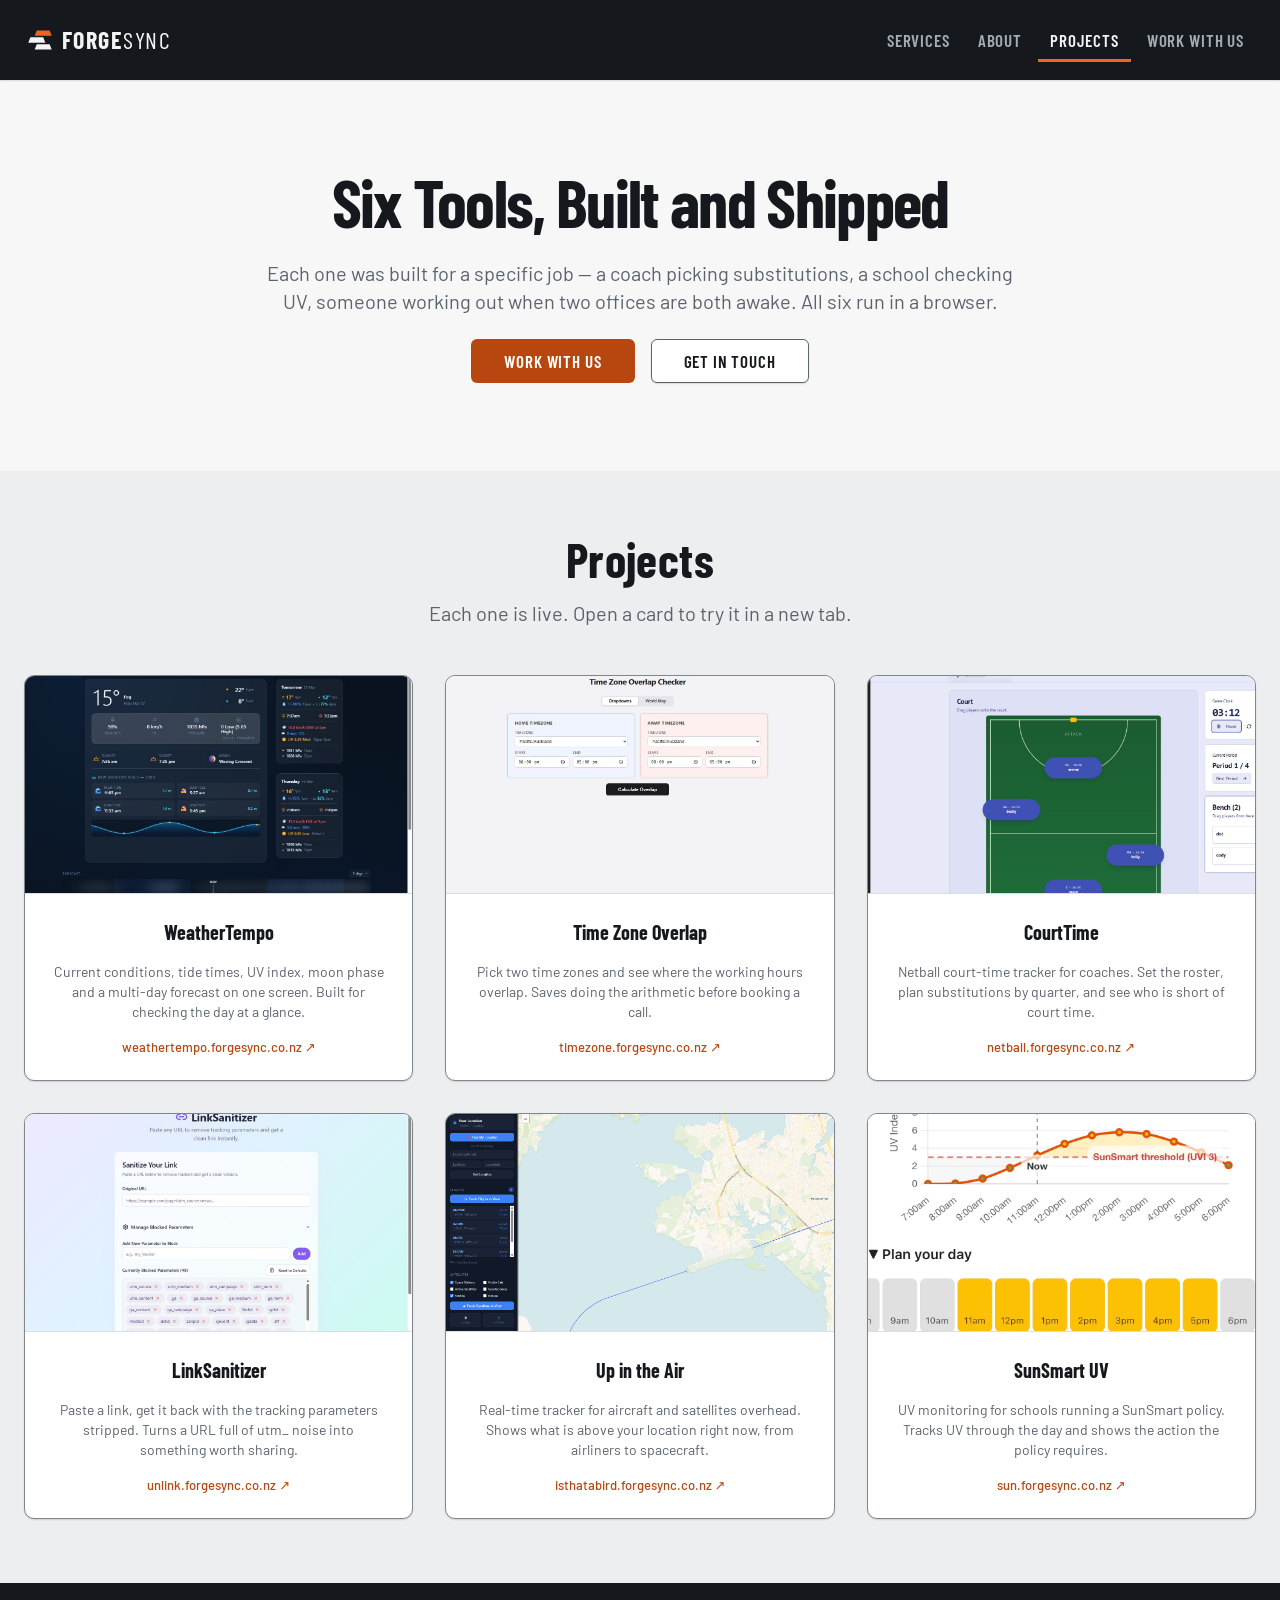
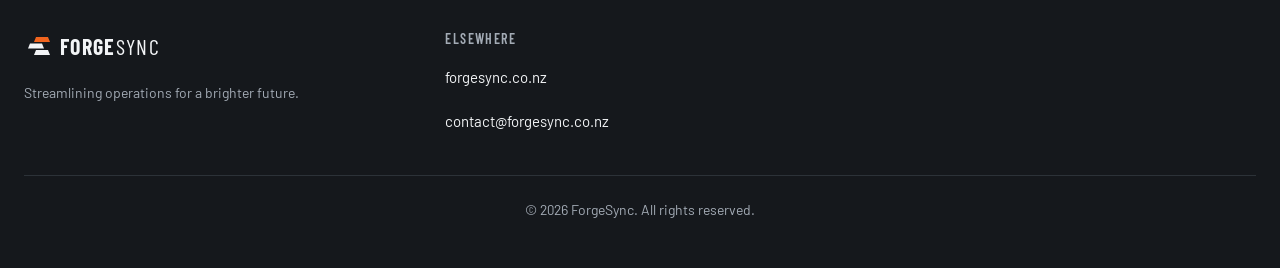
==== commit 75f18f5b: "Match the projects site layout to forgesync.co.nz The two sites now share one layout, measured again" ====
--- a/index.html
+++ b/index.html
@@ -7,8 +7,7 @@
   <meta name="description" content="Six web tools built and shipped by ForgeSync — weather, tides, UV, time zones, netball court time and flight tracking. Each one built for a specific job." />
 
   <link rel="icon" href="./brand/forgesync-icon.svg" type="image/svg+xml" />
-  <meta name="theme-color" content="#15181C" media="(prefers-color-scheme: light)" />
-  <meta name="theme-color" content="#22272D" media="(prefers-color-scheme: dark)" />
+  <meta name="theme-color" content="#15181C" />
 
   <link rel="preconnect" href="https://fonts.googleapis.com" />
   <link rel="preconnect" href="https://fonts.gstatic.com" crossorigin />
@@ -18,24 +17,14 @@
   <style>
     /* Page layout — projects */
 
-    .projects-grid {
-      display: grid;
-      grid-template-columns: repeat(auto-fill, minmax(280px, 1fr));
-      gap: var(--space-4);
-    }
-
-    .project-card {
-      display: flex; flex-direction: column;
-      overflow: hidden;
-      text-decoration: none;
-      color: inherit;
-    }
+    .project-card { display: flex; flex-direction: column; overflow: hidden; }
+    /* Full-bleed screenshot inside the padded card. */
     .project-thumb {
       margin: calc(var(--space-6) * -1) calc(var(--space-6) * -1) var(--space-6);
       aspect-ratio: 16 / 9;
       overflow: hidden;
       background: var(--surface-sunken);
-      border-bottom: 1px solid var(--line-strong);
+      border-bottom: 1px solid var(--line);
     }
     .project-thumb img { width: 100%; height: 100%; object-fit: cover; display: block; }
     .project-card .fs-card-body { flex: 1; }
@@ -50,112 +39,115 @@
 </head>
 <body>
 
-  <div id="top-sentinel" aria-hidden="true"></div>
-
   <header class="fs-header">
-    <a class="fs-header-home" href="https://forgesync.co.nz">
-      <span class="fs-logo fs-logo-on-dark">
-        <img class="fs-mark" src="./brand/forgesync-mark-on-dark.svg" width="28" height="28" alt="" />
-        <span class="fs-wordmark" style="font-size: 22px;"><span class="fs-forge">Forge</span><span class="fs-sync">Sync</span></span>
-      </span>
-    </a>
-    <nav aria-label="Main">
-      <ul class="fs-nav">
-        <li><a class="fs-nav-link" href="./index.html" aria-current="page">Projects</a></li>
-        <li><a class="fs-nav-link" href="./work-with-me.html">Work with us</a></li>
-      </ul>
-    </nav>
-    <div class="fs-header-end">
-      <a class="fs-btn fs-btn-sm fs-btn-primary" href="mailto:contact@forgesync.co.nz">Get in touch</a>
+    <div class="container fs-header-inner">
+      <a class="fs-header-home" href="https://forgesync.co.nz">
+        <span class="fs-logo fs-logo-on-dark">
+          <img class="fs-mark" src="./brand/forgesync-mark-on-dark.svg" width="32" height="32" alt="" />
+          <span class="fs-wordmark" style="font-size: 24px;"><span class="fs-forge">Forge</span><span class="fs-sync">Sync</span></span>
+        </span>
+      </a>
+      <nav aria-label="Main">
+        <ul class="fs-nav">
+          <li><a class="fs-nav-link" href="https://forgesync.co.nz/#services">Services</a></li>
+          <li><a class="fs-nav-link" href="https://forgesync.co.nz/#about">About</a></li>
+          <li><a class="fs-nav-link" href="./index.html" aria-current="page">Projects</a></li>
+          <li><a class="fs-nav-link" href="./work-with-me.html">Work with us</a></li>
+        </ul>
+      </nav>
     </div>
   </header>
 
   <main>
     <section class="hero">
-      <p class="fs-eyebrow">Shipped work</p>
-      <h1>Six tools,<br /><em>built and shipped</em></h1>
-      <p class="hero-body">
-        Each one was built for a specific job — a coach picking substitutions, a school checking UV, someone working out when two offices are both awake. All six run in a browser. Here is what each does and where it lives.
-      </p>
+      <div class="container">
+        <h1>Six Tools, Built and Shipped</h1>
+        <p class="hero-body">
+          Each one was built for a specific job — a coach picking substitutions, a school checking UV, someone working out when two offices are both awake. All six run in a browser.
+        </p>
+        <div class="hero-actions">
+          <a class="fs-btn fs-btn-md fs-btn-primary" href="./work-with-me.html">Work with us</a>
+          <a class="fs-btn fs-btn-md fs-btn-secondary" href="mailto:contact@forgesync.co.nz">Get in touch</a>
+        </div>
+      </div>
     </section>
 
-    <section class="section" aria-labelledby="projects-heading">
-      <h2 class="fs-eyebrow" id="projects-heading">Projects</h2>
-      <div class="projects-grid">
+    <section class="section section-alt" id="projects" aria-labelledby="projects-heading">
+      <div class="container">
+        <div class="section-head">
+          <h2 id="projects-heading">Projects</h2>
+          <p>Each one is live. Open a card to try it in a new tab.</p>
+        </div>
+        <div class="card-grid card-grid-3">
 
-        <a class="fs-card fs-card-interactive project-card" href="https://weathertempo.forgesync.co.nz/" target="_blank" rel="noopener noreferrer">
-          <div class="project-thumb"><img src="./thumbnails/weathertempo.jpg" alt="" /></div>
-          <p class="fs-eyebrow" aria-hidden="true">01</p>
-          <h3 class="fs-card-title">WeatherTempo</h3>
-          <p class="fs-card-body">Current conditions, tide times, UV index, moon phase and a multi-day forecast on one screen. Built for checking the day at a glance.</p>
-          <span class="project-link">weathertempo.forgesync.co.nz ↗</span>
-        </a>
+          <a class="fs-card fs-card-interactive project-card" href="https://weathertempo.forgesync.co.nz/" target="_blank" rel="noopener noreferrer">
+            <div class="project-thumb"><img src="./thumbnails/weathertempo.jpg" alt="" /></div>
+            <h3 class="fs-card-title">WeatherTempo</h3>
+            <p class="fs-card-body">Current conditions, tide times, UV index, moon phase and a multi-day forecast on one screen. Built for checking the day at a glance.</p>
+            <span class="project-link">weathertempo.forgesync.co.nz ↗</span>
+          </a>
 
-        <a class="fs-card fs-card-interactive project-card" href="https://timezone.forgesync.co.nz/" target="_blank" rel="noopener noreferrer">
-          <div class="project-thumb"><img src="./thumbnails/timezone.jpg" alt="" /></div>
-          <p class="fs-eyebrow" aria-hidden="true">02</p>
-          <h3 class="fs-card-title">Time Zone Overlap</h3>
-          <p class="fs-card-body">Pick two time zones and see where the working hours overlap. Saves doing the arithmetic before booking a call.</p>
-          <span class="project-link">timezone.forgesync.co.nz ↗</span>
-        </a>
+          <a class="fs-card fs-card-interactive project-card" href="https://timezone.forgesync.co.nz/" target="_blank" rel="noopener noreferrer">
+            <div class="project-thumb"><img src="./thumbnails/timezone.jpg" alt="" /></div>
+            <h3 class="fs-card-title">Time Zone Overlap</h3>
+            <p class="fs-card-body">Pick two time zones and see where the working hours overlap. Saves doing the arithmetic before booking a call.</p>
+            <span class="project-link">timezone.forgesync.co.nz ↗</span>
+          </a>
 
-        <a class="fs-card fs-card-interactive project-card" href="https://netball.forgesync.co.nz/" target="_blank" rel="noopener noreferrer">
-          <div class="project-thumb"><img src="./thumbnails/netball.jpg" alt="" /></div>
-          <p class="fs-eyebrow" aria-hidden="true">03</p>
-          <h3 class="fs-card-title">CourtTime</h3>
-          <p class="fs-card-body">Netball court-time tracker for coaches. Set the roster, plan substitutions by quarter, and see who is short of court time.</p>
-          <span class="project-link">netball.forgesync.co.nz ↗</span>
-        </a>
+          <a class="fs-card fs-card-interactive project-card" href="https://netball.forgesync.co.nz/" target="_blank" rel="noopener noreferrer">
+            <div class="project-thumb"><img src="./thumbnails/netball.jpg" alt="" /></div>
+            <h3 class="fs-card-title">CourtTime</h3>
+            <p class="fs-card-body">Netball court-time tracker for coaches. Set the roster, plan substitutions by quarter, and see who is short of court time.</p>
+            <span class="project-link">netball.forgesync.co.nz ↗</span>
+          </a>
 
-        <a class="fs-card fs-card-interactive project-card" href="https://unlink.forgesync.co.nz/" target="_blank" rel="noopener noreferrer">
-          <div class="project-thumb"><img src="./thumbnails/unlink.jpg" alt="" /></div>
-          <p class="fs-eyebrow" aria-hidden="true">04</p>
-          <h3 class="fs-card-title">LinkSanitizer</h3>
-          <p class="fs-card-body">Paste a link, get it back with the tracking parameters stripped. Turns a URL full of utm_ noise into something worth sharing.</p>
-          <span class="project-link">unlink.forgesync.co.nz ↗</span>
-        </a>
+          <a class="fs-card fs-card-interactive project-card" href="https://unlink.forgesync.co.nz/" target="_blank" rel="noopener noreferrer">
+            <div class="project-thumb"><img src="./thumbnails/unlink.jpg" alt="" /></div>
+            <h3 class="fs-card-title">LinkSanitizer</h3>
+            <p class="fs-card-body">Paste a link, get it back with the tracking parameters stripped. Turns a URL full of utm_ noise into something worth sharing.</p>
+            <span class="project-link">unlink.forgesync.co.nz ↗</span>
+          </a>
 
-        <a class="fs-card fs-card-interactive project-card" href="https://isthatabird.forgesync.co.nz/" target="_blank" rel="noopener noreferrer">
-          <div class="project-thumb"><img src="./thumbnails/isthatabird.jpg" alt="" /></div>
-          <p class="fs-eyebrow" aria-hidden="true">05</p>
-          <h3 class="fs-card-title">Up in the Air</h3>
-          <p class="fs-card-body">Real-time tracker for aircraft and satellites overhead. Shows what is above your location right now, from airliners to spacecraft.</p>
-          <span class="project-link">isthatabird.forgesync.co.nz ↗</span>
-        </a>
+          <a class="fs-card fs-card-interactive project-card" href="https://isthatabird.forgesync.co.nz/" target="_blank" rel="noopener noreferrer">
+            <div class="project-thumb"><img src="./thumbnails/isthatabird.jpg" alt="" /></div>
+            <h3 class="fs-card-title">Up in the Air</h3>
+            <p class="fs-card-body">Real-time tracker for aircraft and satellites overhead. Shows what is above your location right now, from airliners to spacecraft.</p>
+            <span class="project-link">isthatabird.forgesync.co.nz ↗</span>
+          </a>
 
-        <a class="fs-card fs-card-interactive project-card" href="https://sun.forgesync.co.nz/" target="_blank" rel="noopener noreferrer">
-          <div class="project-thumb"><img src="./thumbnails/sun.jpg" alt="" /></div>
-          <p class="fs-eyebrow" aria-hidden="true">06</p>
-          <h3 class="fs-card-title">SunSmart UV</h3>
-          <p class="fs-card-body">UV monitoring for schools running a SunSmart policy. Tracks UV through the day and shows the action the policy requires.</p>
-          <span class="project-link">sun.forgesync.co.nz ↗</span>
-        </a>
+          <a class="fs-card fs-card-interactive project-card" href="https://sun.forgesync.co.nz/" target="_blank" rel="noopener noreferrer">
+            <div class="project-thumb"><img src="./thumbnails/sun.jpg" alt="" /></div>
+            <h3 class="fs-card-title">SunSmart UV</h3>
+            <p class="fs-card-body">UV monitoring for schools running a SunSmart policy. Tracks UV through the day and shows the action the policy requires.</p>
+            <span class="project-link">sun.forgesync.co.nz ↗</span>
+          </a>
 
+        </div>
       </div>
     </section>
   </main>
 
   <footer class="site-footer">
-    <span class="fs-logo fs-logo-on-dark">
-      <span class="fs-wordmark" style="font-size: 20px;"><span class="fs-forge">Forge</span><span class="fs-sync">Sync</span></span>
-    </span>
-    <div class="footer-links">
-      <a href="./work-with-me.html">Work with us</a>
-      <a href="https://forgesync.co.nz">forgesync.co.nz ↗</a>
+    <div class="container">
+      <div class="footer-grid">
+        <div>
+          <span class="fs-logo fs-logo-on-dark">
+            <img class="fs-mark" src="./brand/forgesync-mark-on-dark.svg" width="30" height="30" alt="" />
+            <span class="fs-wordmark" style="font-size: 22px;"><span class="fs-forge">Forge</span><span class="fs-sync">Sync</span></span>
+          </span>
+          <p class="footer-tagline">Streamlining operations for a brighter future.</p>
+        </div>
+        <nav aria-labelledby="footer-elsewhere">
+          <p class="fs-eyebrow footer-heading" id="footer-elsewhere">Elsewhere</p>
+          <div class="footer-links">
+            <a href="https://forgesync.co.nz">forgesync.co.nz</a>
+            <a href="mailto:contact@forgesync.co.nz">contact@forgesync.co.nz</a>
+          </div>
+        </nav>
+      </div>
+      <p class="footer-legal">© 2026 ForgeSync. All rights reserved.</p>
     </div>
   </footer>
 
-  <script>
-    // shadow-md on the sticky header once scrolled, per the elevation rules.
-    (function () {
-      var sentinel = document.getElementById('top-sentinel');
-      var header = document.querySelector('.fs-header');
-      if (!sentinel || !header || !('IntersectionObserver' in window)) return;
-      new IntersectionObserver(function (entries) {
-        header.classList.toggle('is-scrolled', !entries[0].isIntersecting);
-      }).observe(sentinel);
-    })();
-  </script>
-
 </body>
 </html>
--- a/brand/forgesync.css
+++ b/brand/forgesync.css
@@ -1,59 +1,61 @@
 /* ==========================================================================
-   ForgeSync design system
+   ForgeSync design system — projects.forgesync.co.nz
    Tokens from project/tokens.json (v1); components are the subset of
    project/components/bundle.css this site uses, with the `fs-` class names
    kept so the React bundle can be swapped in later.
 
+   Layout matches forgesync.co.nz: a centred 1400px container, a centred hero,
+   centred section headings on alternating grounds, and the same header and
+   footer. Light theme only, like the main site, so the two never disagree.
+
    Load the typefaces alongside this file:
    <link href="https://fonts.googleapis.com/css2?family=Barlow+Condensed:wght@400;600;700&family=Barlow:wght@400;500;600&display=swap" rel="stylesheet" />
 
-   Three things here are site-level additions rather than system tokens; each
-   is commented where it appears:
-     --line-strong         a card edge that clears 3:1 (the system's `line` is
-                           documented as decorative, never a control boundary)
+   Site-level additions rather than system tokens, each commented in place:
+     --line-strong         a card edge that clears 3:1 for cards that are links
      --shadow-focus-panel  a focus ring whose gap matches a `panel` ground
      the current-page bar  drawn with ::after, not box-shadow
    ========================================================================== */
 
 :root {
-  color-scheme: light dark;
-
-  /* Colour — Light theme */
+  color-scheme: light;
+
+  /* Colour */
   --surface:        #F7F7F8;  /* page ground (Snow) */
-  --surface-raised: #FFFFFF;  /* cards, panels and inputs on surface */
-  --surface-sunken: #ECEEF0;  /* Mist: wells, quiet panels */
+  --surface-raised: #FFFFFF;  /* cards and panels on surface */
+  --surface-sunken: #ECEEF0;  /* Mist: alternate section bands */
   --panel:          #15181C;  /* dark bands: site header, footer */
   --ink:            #15181C;  /* primary text */
   --ink-muted:      #5B636D;  /* Slate: secondary text, captions, labels */
   --line:           #DADDE1;  /* hairline dividers — decorative only */
   --ember-text:     #B8460F;  /* links, primary buttons, accent text */
   --on-accent:      #FFFFFF;  /* text on an ember-text fill */
-  --danger:         #B3261E;
-
-  /* The system's `line` is explicitly "decorative only, never the sole
-     boundary of a control". The project cards are links, so their edge IS a
-     control boundary and needs 3:1 (WCAG 1.4.11); `line` measures 1.2:1 here.
-     Used only on interactive cards, so quiet dividers keep the house hairline. */
-  --line-strong:    #868D95;  /* 3.14:1 on surface */
-
-  /* Colour — the same in every theme */
-  --steel:          #15181C;  /* the icon tile behind the mark */
-  --snow:           #F2F4F6;  /* the mark's lower bars on steel or panel */
+  --steel:          #15181C;
+  --snow:           #F2F4F6;
   --ember:          #F0641E;  /* the top ingot; accents on dark grounds */
-  --spark:          #FFB238;  /* one hot highlight per view */
   --on-panel:       #F2F4F6;
   --on-panel-muted: #A3ABB5;
+  --line-on-panel:  #2C3238;  /* divider inside the footer */
+
+  /* The system's `line` is "decorative only, never the sole boundary of a
+     control". Cards that are links need an edge that clears 3:1 (WCAG 1.4.11);
+     `line` measures 1.2:1. Informational cards keep the house hairline.
+     Calibrated against the darker of the two grounds cards sit on. */
+  --line-strong:    #7F868E;  /* 3.17:1 on surface-sunken, 3.44:1 on surface */
 
   /* Type */
   --font-display: "Barlow Condensed", "Arial Narrow", system-ui, sans-serif;
   --font-sans:    "Barlow", system-ui, sans-serif;
 
-  /* Spacing */
+  /* Spacing. 8 and 12 are not system tokens: they are the grid gap and
+     section rhythm forgesync.co.nz uses, kept here so the sites line up. */
   --space-1:  4px;
   --space-2:  8px;
   --space-4:  16px;
   --space-6:  24px;
+  --space-8:  32px;
   --space-10: 40px;
+  --space-12: 48px;
   --space-16: 64px;
 
   /* Radius — near-square, like cut stock */
@@ -62,42 +64,17 @@
   --radius-lg:   10px;
   --radius-icon: 22%;
 
-  /* Elevation — Light. Crisp and low, tinted steel rather than black. */
+  /* Elevation — crisp and low, tinted steel rather than black */
   --shadow-sm:    0 1px 2px rgba(21,24,28,0.08), 0 1px 1px rgba(21,24,28,0.06);
   --shadow-md:    0 4px 10px -2px rgba(21,24,28,0.12), 0 2px 4px -2px rgba(21,24,28,0.08);
-  --shadow-lg:    0 12px 24px -6px rgba(21,24,28,0.18), 0 4px 8px -4px rgba(21,24,28,0.10);
   --shadow-inset: inset 0 1px 2px rgba(21,24,28,0.08);
   --shadow-focus: 0 0 0 2px #F7F7F8, 0 0 0 4px #B8460F;
 
-  /* The shadow-focus token bakes in the `surface` ground, so a control on a
-     `panel` ground needs its own: a 2px gap in the panel colour, then the
-     ember ring. Ember rather than ember-text, which is the light-ground accent. */
+  /* shadow-focus bakes in the `surface` ground, so a control on the `panel`
+     band needs its own: a 2px gap in the panel colour, then the ember ring. */
   --shadow-focus-panel: 0 0 0 2px var(--panel), 0 0 0 4px var(--ember);
 }
 
-@media (prefers-color-scheme: dark) {
-  :root {
-    --surface:        #0F1215;
-    --surface-raised: #1B1F24;
-    --surface-sunken: #0A0C0E;
-    --panel:          #22272D;  /* lifts so the band stays visible */
-    --ink:            #F2F4F6;
-    --ink-muted:      #A3ABB5;
-    --line:           #2C3238;
-    --line-strong:    #5C646C;  /* 3.13:1 on surface */
-    --ember-text:     #F0641E;
-    --on-accent:      #15181C;
-    --danger:         #F2867D;
-
-    /* In dark mode elevation comes mainly from surface-raised. */
-    --shadow-sm:    0 1px 2px rgba(0,0,0,0.40);
-    --shadow-md:    0 4px 12px -2px rgba(0,0,0,0.50);
-    --shadow-lg:    0 12px 28px -6px rgba(0,0,0,0.60), 0 0 0 1px rgba(242,244,246,0.06);
-    --shadow-inset: inset 0 1px 2px rgba(0,0,0,0.45);
-    --shadow-focus: 0 0 0 2px #0F1215, 0 0 0 4px #F0641E;
-  }
-}
-
 /* ==========================================================================
    Base
    ========================================================================== */
@@ -107,7 +84,6 @@
 html { scroll-behavior: smooth; }
 
 body {
-  margin: 0;
   font-family: var(--font-sans);
   font-variant-numeric: tabular-nums;
   background: var(--surface);
@@ -117,12 +93,20 @@
   min-height: 100vh;
 }
 
+/* The centred column every band sits in, matching forgesync.co.nz. */
+.container {
+  width: 100%;
+  max-width: 1400px;
+  margin-inline: auto;
+  padding-inline: var(--space-6);
+}
+
 /* ==========================================================================
    Mark and logo
    ========================================================================== */
 
 .fs-mark { display: block; flex-shrink: 0; }
-.fs-logo { display: inline-flex; align-items: center; gap: 0.26em; line-height: 1; color: var(--ink); }
+.fs-logo { display: inline-flex; align-items: center; gap: 6px; line-height: 1; color: var(--ink); }
 .fs-logo-on-dark { color: var(--on-panel); }
 /* FORGE 700 and SYNC 400 in ONE colour: the weight change does the splitting,
    and ember stays in the mark. No space between the two words. */
@@ -153,8 +137,8 @@
   cursor: pointer; text-decoration: none;
   transition: box-shadow 120ms ease, background-color 120ms ease, filter 120ms ease;
 }
-.fs-btn-md { height: 44px; padding: 0 var(--space-6); font-size: 17px; }
-.fs-btn-sm { height: 36px; padding: 0 var(--space-4); font-size: 15px; border-radius: var(--radius-sm); }
+.fs-btn-md { height: 44px; padding: 0 var(--space-8); font-size: 17px; }
+.fs-btn-sm { height: 44px; padding: 0 var(--space-2); font-size: 15px; border-radius: var(--radius-sm); }
 .fs-btn-primary { background: var(--ember-text); color: var(--on-accent); }
 .fs-btn-primary:hover { filter: brightness(1.08); box-shadow: var(--shadow-sm); }
 .fs-btn-secondary { background: var(--surface-raised); color: var(--ink); border-color: var(--ink-muted); box-shadow: var(--shadow-sm); }
@@ -164,24 +148,6 @@
 .fs-btn:active { box-shadow: var(--shadow-inset); filter: none; }
 
 /* ==========================================================================
-   Badge
-   ========================================================================== */
-
-.fs-badge {
-  display: inline-flex; align-items: center; gap: 6px;
-  height: 24px; padding: 0 8px;
-  border-radius: var(--radius-sm);
-  font-family: var(--font-display);
-  font-size: 14px; font-weight: 600;
-  letter-spacing: 0.06em; text-transform: uppercase;
-  border: 1px solid var(--line);
-  background: var(--surface-raised);
-  color: var(--ink-muted);
-  white-space: nowrap;
-}
-.fs-badge-ember { border-color: var(--ember-text); color: var(--ember-text); }
-
-/* ==========================================================================
    Card
    ========================================================================== */
 
@@ -191,30 +157,40 @@
   border-radius: var(--radius-lg);
   padding: var(--space-6);
   box-shadow: var(--shadow-sm);
+  text-align: center;
   transition: box-shadow 160ms ease;
 }
 /* An interactive card is a control, so its edge carries the 3:1 boundary the
    decorative hairline cannot. */
-.fs-card-interactive { border-color: var(--line-strong); }
+.fs-card-interactive { border-color: var(--line-strong); text-decoration: none; color: inherit; }
 .fs-card-interactive:hover { box-shadow: var(--shadow-md); }
+.fs-card-title {
+  font-family: var(--font-display);
+  font-size: 20px; line-height: 28px; font-weight: 700;
+  color: var(--ink);
+}
+.fs-card-body {
+  margin-top: var(--space-4);
+  font-size: 14px; line-height: 20px;
+  color: var(--ink-muted);
+}
 .fs-eyebrow {
-  margin: 0 0 var(--space-2);
   font-family: var(--font-display);
   font-size: 14px; line-height: 16px; font-weight: 600;
   letter-spacing: 0.1em; text-transform: uppercase;
   color: var(--ink-muted);
 }
-.fs-card-title {
-  margin: 0;
-  font-family: var(--font-display);
-  font-size: 26px; line-height: 30px; font-weight: 700;
-  letter-spacing: 0.01em;
-  color: var(--ink);
-}
-.fs-card-body {
-  margin-top: var(--space-2);
-  font-size: 15px; line-height: 22px;
-  color: var(--ink-muted);
+
+/* A centred, wrapping grid: a short last row sits in the middle, as every
+   row does on forgesync.co.nz, instead of hugging the left edge. */
+.card-grid { display: flex; flex-wrap: wrap; justify-content: center; gap: var(--space-8); }
+.card-grid > * { flex: 0 0 100%; min-width: 0; }
+@media (min-width: 640px) {
+  .card-grid > * { flex-basis: calc((100% - var(--space-8)) / 2); }
+}
+@media (min-width: 1024px) {
+  .card-grid-3 > * { flex-basis: calc((100% - 2 * var(--space-8)) / 3); }
+  .card-grid-4 > * { flex-basis: calc((100% - 3 * var(--space-8)) / 4); }
 }
 
 /* ==========================================================================
@@ -222,15 +198,16 @@
    ========================================================================== */
 
 .fs-header {
-  display: flex; flex-wrap: wrap; align-items: center;
-  gap: var(--space-4) var(--space-6);
-  padding: 12px var(--space-16);
+  position: sticky; top: 0; z-index: 100;
   background: var(--panel);
   color: var(--on-panel);
-  position: sticky; top: 0; z-index: 100;
-  transition: box-shadow 160ms ease;
-}
-.fs-header.is-scrolled { box-shadow: var(--shadow-md); }
+  box-shadow: var(--shadow-sm);
+}
+.fs-header-inner {
+  display: flex; flex-wrap: wrap; align-items: center;
+  column-gap: var(--space-6);
+  min-height: 80px;
+}
 .fs-header-home {
   display: inline-flex;
   border-radius: var(--radius-sm);
@@ -239,7 +216,7 @@
   padding: 4px; margin: -4px;
 }
 .fs-header nav { margin-left: auto; }
-.fs-nav { display: flex; flex-wrap: wrap; gap: var(--space-1); list-style: none; margin: 0; padding: 0; }
+.fs-nav { display: flex; flex-wrap: wrap; gap: var(--space-1); list-style: none; }
 .fs-nav-link {
   display: inline-flex; align-items: center;
   position: relative;
@@ -262,35 +239,95 @@
   height: 3px;
   background: var(--ember);
 }
-.fs-header-end { display: flex; gap: var(--space-2); }
-
-/* On-panel adaptation. `ember-text` is the accent for light grounds; on a panel
-   ground the accent is `ember`, with `steel` carrying the text. */
-.fs-header .fs-btn-primary { background: var(--ember); color: var(--steel); }
+
+/* ==========================================================================
+   Page bands: hero and sections
+   ========================================================================== */
+
+.hero { padding-block: 88px; text-align: center; }
+.hero h1 {
+  font-family: var(--font-display);
+  font-size: clamp(2.25rem, 1rem + 4vw, 4.5rem);
+  line-height: 1;
+  font-weight: 700;
+  letter-spacing: -0.025em;
+  color: var(--ink);
+}
+.hero-body {
+  max-width: 768px;
+  margin: var(--space-6) auto 0;
+  font-size: 20px; line-height: 28px;
+  color: var(--ink-muted);
+}
+.hero-actions {
+  display: flex; flex-wrap: wrap; justify-content: center;
+  gap: var(--space-4);
+  margin-top: var(--space-6);
+}
+.hero-more { margin-top: var(--space-6); }
+
+.hero h1, .hero-body, .hero-actions, .hero-more { animation: fadeUp 0.6s ease both; }
+.hero-body    { animation-delay: 0.08s; }
+.hero-actions { animation-delay: 0.16s; }
+.hero-more    { animation-delay: 0.24s; }
+
+.section { padding-block: var(--space-16); }
+.section-alt { background: var(--surface-sunken); }
+.section-head {
+  max-width: 768px;
+  margin: 0 auto var(--space-12);
+  text-align: center;
+}
+.section-head h2 {
+  font-family: var(--font-display);
+  font-size: clamp(1.875rem, 1rem + 2.5vw, 3rem);
+  line-height: 1;
+  font-weight: 700;
+  letter-spacing: 0.01em;
+  color: var(--ink);
+}
+.section-head p {
+  margin-top: var(--space-4);
+  font-size: 20px; line-height: 28px;
+  color: var(--ink-muted);
+}
 
 /* ==========================================================================
    Site footer
    ========================================================================== */
 
-.site-footer {
-  margin-top: var(--space-10);
-  padding: var(--space-6) var(--space-16);
-  background: var(--panel);
+.site-footer { background: var(--panel); color: var(--on-panel); }
+.site-footer .container { padding-block: var(--space-12); }
+.footer-grid {
+  display: grid;
+  grid-template-columns: repeat(3, 1fr);
+  gap: var(--space-8);
+}
+.footer-tagline {
+  margin-top: var(--space-4);
+  max-width: 320px;
+  font-size: 14px; line-height: 20px;
+  color: var(--on-panel-muted);
+}
+.footer-heading { color: var(--on-panel-muted); margin-bottom: var(--space-2); }
+.footer-links { display: flex; flex-direction: column; align-items: flex-start; }
+.footer-links a {
+  display: inline-flex; align-items: center;
+  min-height: 44px;
+  border-radius: var(--radius-sm);
+  font-size: 15px;
   color: var(--on-panel);
-  display: flex; flex-wrap: wrap; align-items: center;
-  justify-content: space-between; gap: var(--space-4);
-}
-.footer-links { display: flex; flex-wrap: wrap; gap: var(--space-2); }
-.site-footer a {
-  display: inline-flex; align-items: center;
-  min-height: 44px; padding: 0 12px;
-  border-radius: var(--radius-sm);
-  color: var(--on-panel-muted); text-decoration: none;
-  font-family: var(--font-display);
-  font-size: 17px; font-weight: 600;
-  letter-spacing: 0.05em; text-transform: uppercase;
-}
-.site-footer a:hover { color: var(--on-panel); }
+  text-decoration: none;
+}
+.footer-links a:hover { text-decoration: underline; }
+.footer-legal {
+  margin-top: var(--space-8);
+  padding-top: var(--space-6);
+  border-top: 1px solid var(--line-on-panel);
+  text-align: center;
+  font-size: 14px; line-height: 20px;
+  color: var(--on-panel-muted);
+}
 
 /* ==========================================================================
    Focus — on every control, never removed, never colour alone
@@ -307,7 +344,6 @@
      a focus indicator has to be there the instant focus lands. */
   transition: none;
 }
-.fs-header .fs-btn:focus-visible,
 .fs-header .fs-nav-link:focus-visible,
 .fs-header .fs-header-home:focus-visible,
 .site-footer a:focus-visible {
@@ -316,9 +352,6 @@
   transition: none;
 }
 
-/* Sticky-header scroll sentinel */
-#top-sentinel { position: absolute; top: 0; left: 0; width: 1px; height: 1px; }
-
 /* ==========================================================================
    Motion
    ========================================================================== */
@@ -334,45 +367,25 @@
 }
 
 /* ==========================================================================
-   Shared page layout
-   Both pages use these, so they live here rather than being copied into each
-   page's <style> block, where they would drift apart.
-   ========================================================================== */
-
-.hero { padding: var(--space-10) var(--space-16) var(--space-6); max-width: 900px; }
-.hero h1 {
-  font-family: var(--font-display);
-  font-size: clamp(2.75rem, 7vw, 4rem);
-  line-height: 0.95;
-  font-weight: 700;
-  letter-spacing: 0.01em;
-  text-transform: uppercase;
-  color: var(--ink);
-  margin: 0 0 var(--space-6);
-}
-/* Barlow Condensed carries emphasis by colour, not slant. */
-.hero h1 em { font-style: normal; color: var(--ember-text); }
-.hero-body { font-size: 16px; line-height: 24px; color: var(--ink-muted); max-width: 580px; }
-
-.hero .fs-eyebrow { animation: fadeUp 0.5s ease both; }
-.hero h1          { animation: fadeUp 0.6s ease 0.08s both; }
-.hero-body        { animation: fadeUp 0.6s ease 0.16s both; }
-.hero .fs-btn     { animation: fadeUp 0.6s ease 0.24s both; }
-
-.section { padding: var(--space-10) var(--space-16) 0; max-width: 1200px; }
-
-/* ==========================================================================
-   Page margins
-   ========================================================================== */
-
-@media (max-width: 760px) {
-  /* The header needs up to three rows at phone widths; sticking it there
-     would hold a fifth of the viewport permanently, so it scrolls away. */
-  .fs-header      { padding: 12px var(--space-4); row-gap: var(--space-2); position: static; }
-  .fs-header-home { flex: 1 1 100%; }
-  .fs-header nav  { margin-left: 0; }
-  .fs-header-end  { margin-left: auto; }
-  .site-footer    { padding: var(--space-4); }
-  .hero           { padding: var(--space-6) var(--space-4) var(--space-4); }
-  .section        { padding: var(--space-6) var(--space-4) 0; }
-}
+   Phones — matches forgesync.co.nz below 768px
+   ========================================================================== */
+
+@media (max-width: 767px) {
+  .container { padding-inline: var(--space-4); }
+
+  /* Logo on its own row, the nav beneath it, still sticky: two rows of about
+     94px, the same as the main site. The nav's negative margin lines the link
+     text up with the container edge rather than the links' padding. */
+  .fs-header-inner { min-height: 0; padding-block: 10px 6px; row-gap: 2px; }
+  .fs-header-home  { flex: 1 1 100%; }
+  .fs-header nav   { margin-left: -12px; }
+  /* Tighter link padding, as the main site uses here, keeps all four links on
+     one row at 375px; at 12px the last one wraps to a third row. */
+  .fs-nav-link     { padding: 0 8px; }
+
+  .hero { padding-block: var(--space-16); }
+  .hero h1 { line-height: 1.1; }
+  .hero-body, .section-head p { font-size: 18px; }
+
+  .footer-grid { grid-template-columns: 1fr; }
+}
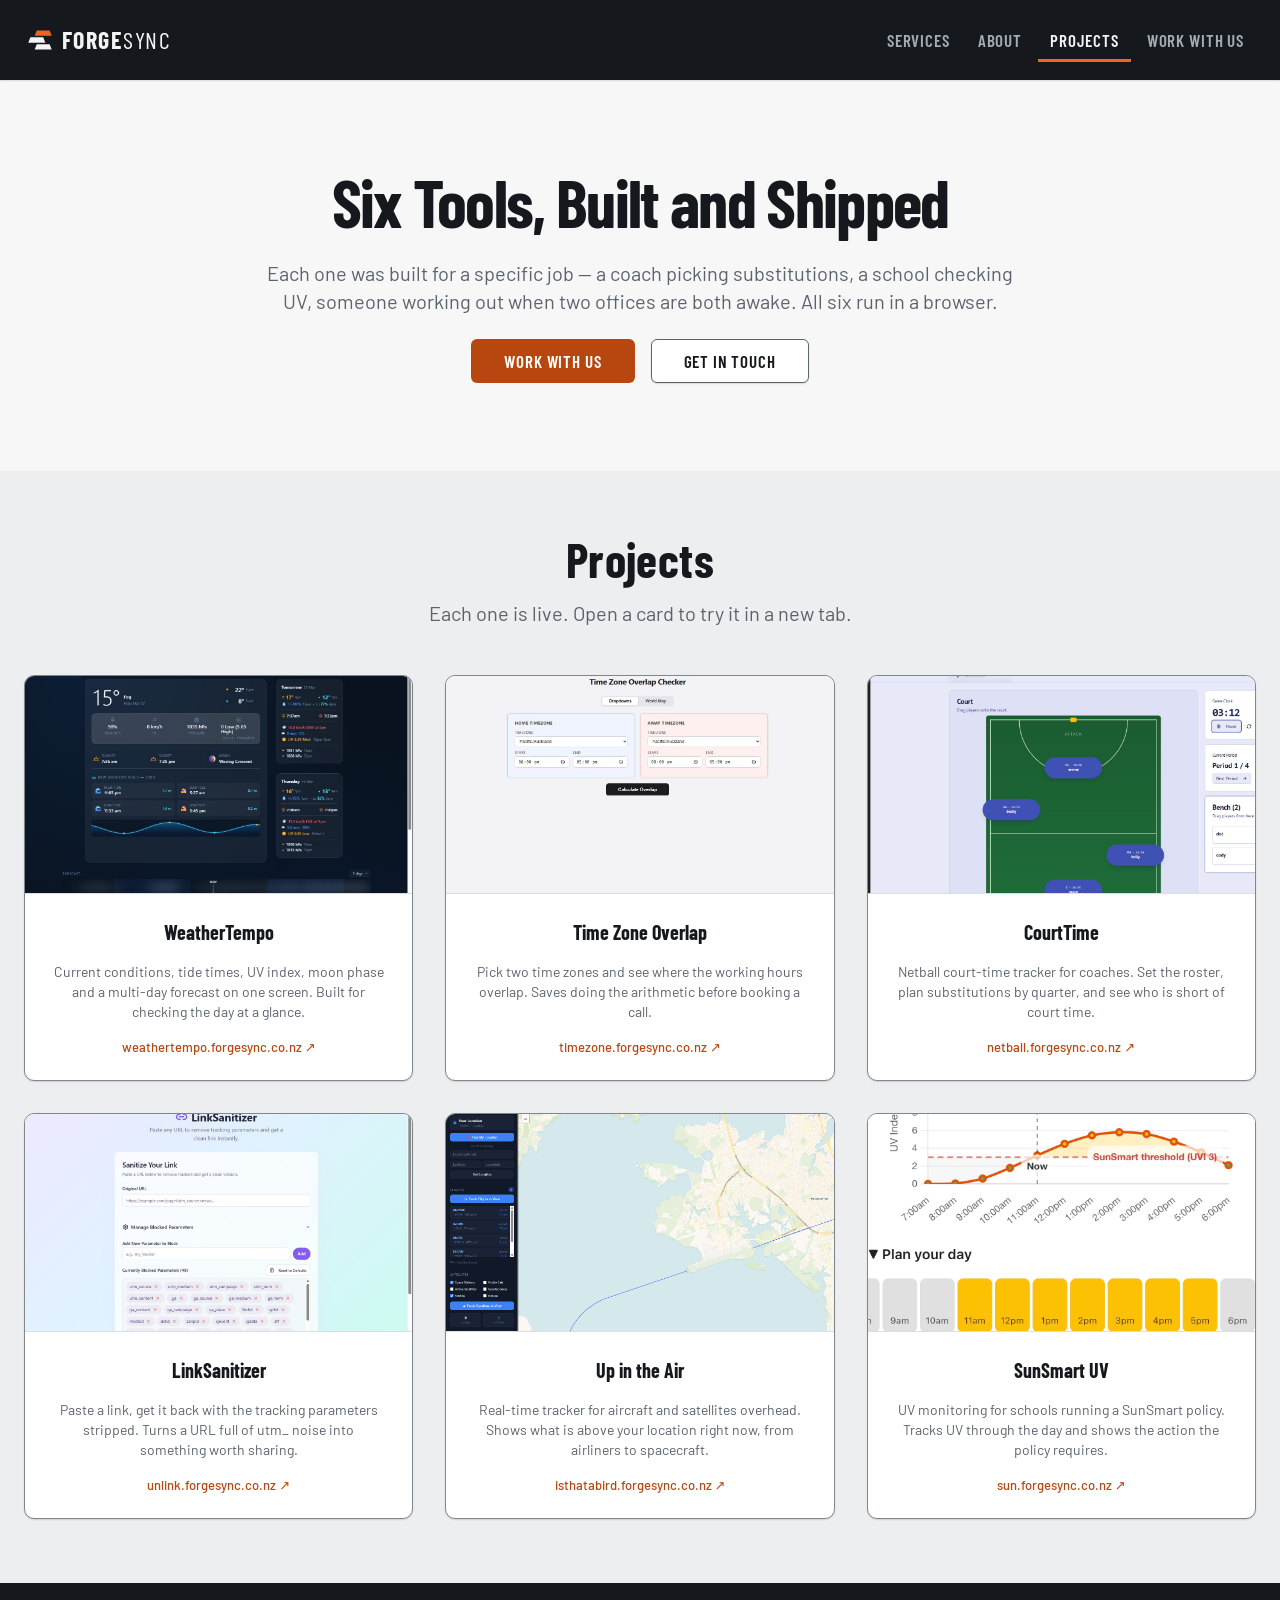
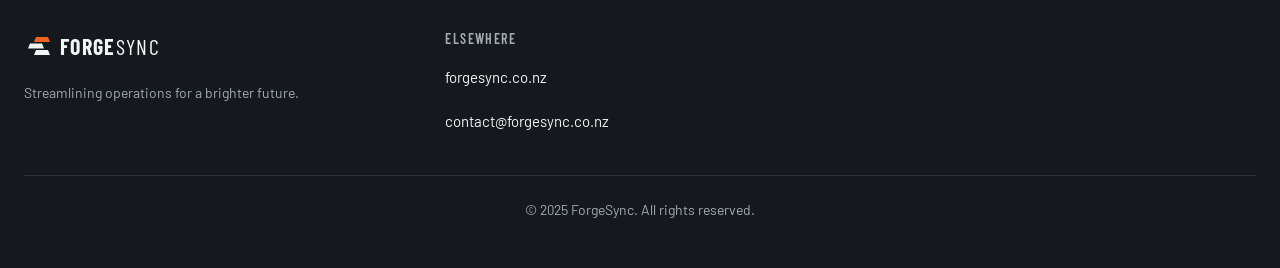
==== commit 5687421d: "Set the footer copyright year to 2025 Matches the footer on forgesync.co.nz.  Co-Authored-By: Claude" ====
--- a/index.html
+++ b/index.html
@@ -145,7 +145,7 @@
           </div>
         </nav>
       </div>
-      <p class="footer-legal">© 2026 ForgeSync. All rights reserved.</p>
+      <p class="footer-legal">© 2025 ForgeSync. All rights reserved.</p>
     </div>
   </footer>
 
